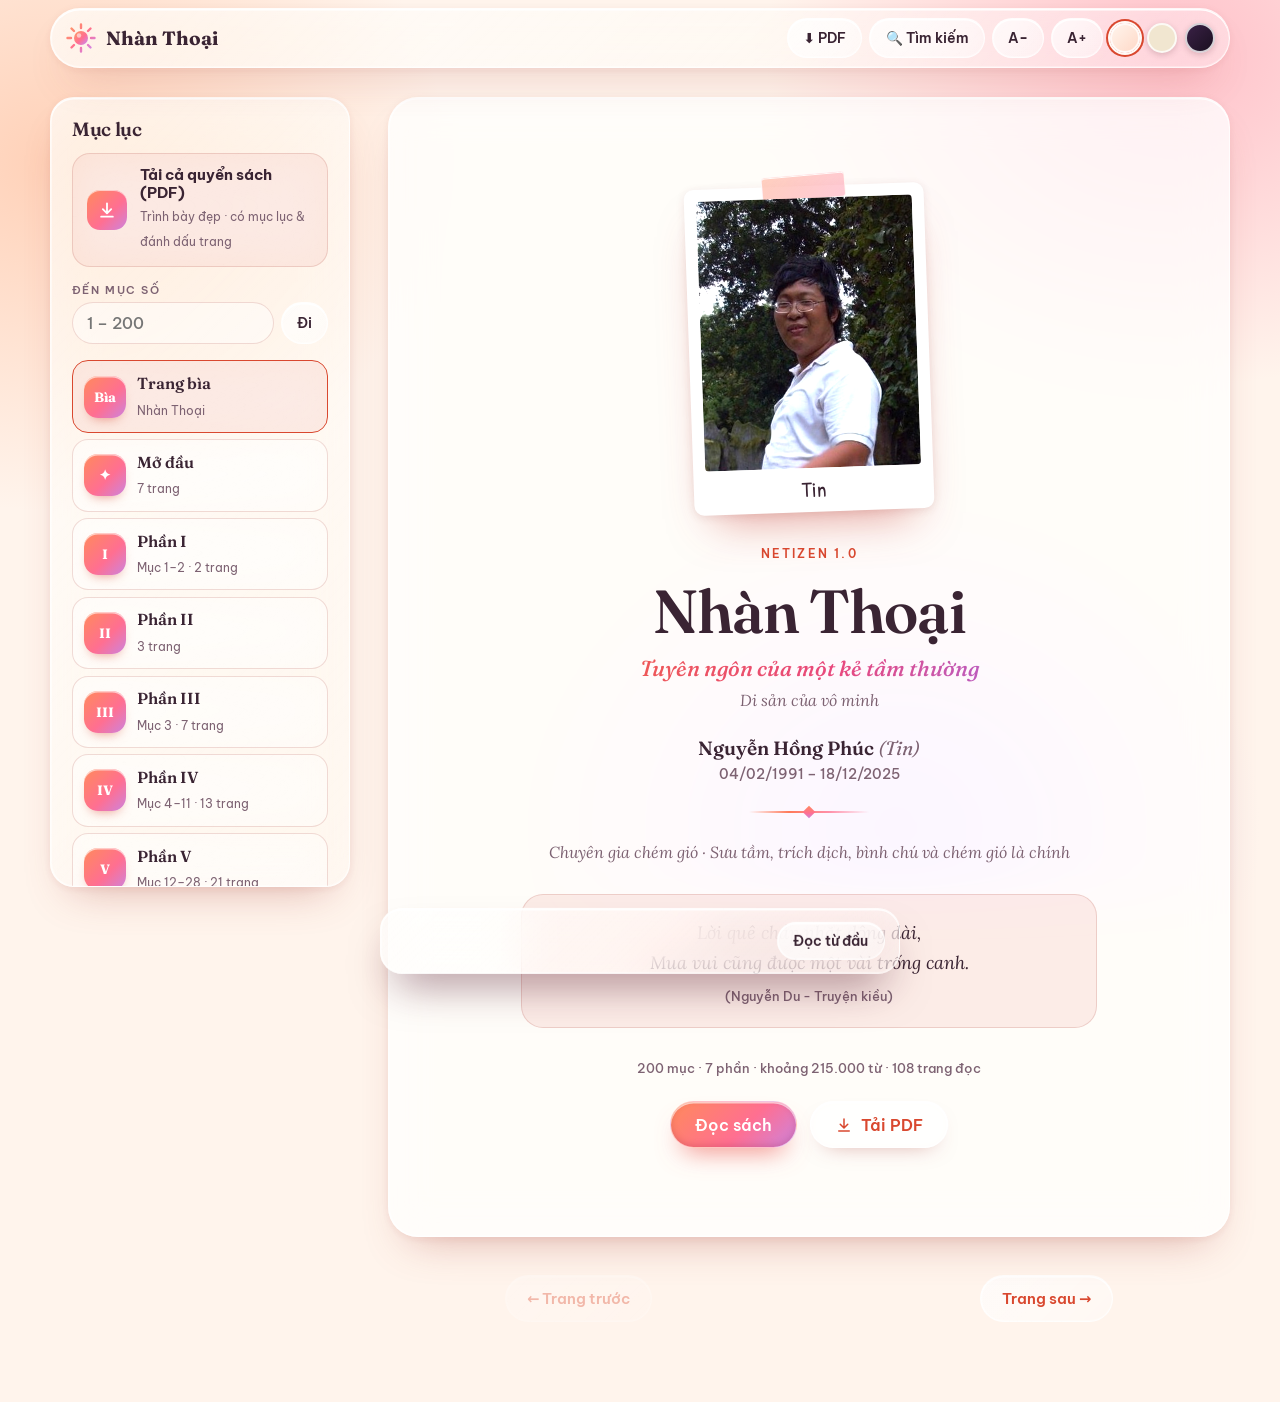
==== read.html @ 28a16137 "Nhàn Thoại — nhà của Tin: trang web lưu giữ quyển sách của Nguyễn Hồng Phúc Co-authored-by: Cursor <" ====
<!doctype html>
<html lang="vi">
<head>
  <meta charset="utf-8">
  <meta name="viewport" content="width=device-width, initial-scale=1, viewport-fit=cover">
  <meta name="theme-color" content="#fff1e8">
  <link rel="icon" href="favicon.svg" type="image/svg+xml">
  <link rel="apple-touch-icon" href="assets/icons/apple-touch-icon.png">
  <link rel="manifest" href="manifest.webmanifest">
  <title>Đọc — Nhàn Thoại</title>
  <link rel="preconnect" href="https://fonts.googleapis.com">
  <link rel="preconnect" href="https://fonts.gstatic.com" crossorigin>
  <link href="https://fonts.googleapis.com/css2?family=Be+Vietnam+Pro:wght@400;500;600;700&family=Fraunces:opsz,wght@9..144,500..700&family=Lora:ital,wght@0,400;0,500;1,400&family=Patrick+Hand&display=swap" rel="stylesheet">
  <link rel="stylesheet" href="styles.css?v=11">
</head>
<body class="reader" data-theme="light">
  <div class="progress" id="progress"></div>

  <header class="r-bar">
    <div class="r-bar-inner" style="width:min(1180px,94vw);margin:0 auto">
      <div style="display:flex;align-items:center;gap:.8rem;min-width:0">
        <button class="tool menu-btn" id="menuBtn" aria-label="Mục lục">☰ Mục lục</button>
        <a class="brand" href="index.html"><span class="brand-mark"></span><span class="brand-text">Nhàn Thoại</span></a>
      </div>
      <div class="r-tools">
        <a class="tool dl-tool" href="assets/Nhan-Thoai-Nguyen-Hong-Phuc.pdf" download="Nhan-Thoai-Nguyen-Hong-Phuc.pdf" aria-label="Tải sách PDF">⬇ PDF</a>
        <button class="tool" id="searchBtn" aria-label="Tìm kiếm">🔍 Tìm kiếm</button>
        <span class="sizes">
          <button class="tool" id="smaller" aria-label="Chữ nhỏ hơn">A−</button>
          <button class="tool" id="bigger" aria-label="Chữ lớn hơn">A+</button>
        </span>
        <button class="swatch" data-t="light" aria-label="Nền sáng" aria-pressed="true"></button>
        <button class="swatch" data-t="sepia" aria-label="Nền giấy" aria-pressed="false"></button>
        <button class="swatch" data-t="night" aria-label="Nền buổi tối" aria-pressed="false"></button>
      </div>
    </div>
  </header>

  <div class="r-layout">
    <aside class="toc" id="toc">
      <div class="toc-head"><h2>Mục lục</h2><button class="tool close-toc" id="closeToc" type="button">✕ Đóng</button></div>
      <div class="drawer-size" aria-label="Cỡ chữ">
        <span>Cỡ chữ</span>
        <button class="tool" id="smaller2" aria-label="Chữ nhỏ hơn">A−</button>
        <button class="tool" id="bigger2" aria-label="Chữ lớn hơn">A+</button>
      </div>
      <a class="dl-card" id="dlCard" href="assets/Nhan-Thoai-Nguyen-Hong-Phuc.pdf" download="Nhan-Thoai-Nguyen-Hong-Phuc.pdf">
        <span class="ico"><svg viewBox="0 0 24 24" aria-hidden="true"><path d="M12 4v11M7 11l5 5 5-5M5 20h14"/></svg></span>
        <span><b>Tải cả quyển sách (PDF)</b><small>Trình bày đẹp · có mục lục &amp; đánh dấu trang</small></span>
      </a>
      <form class="jump" id="jump">
        <label for="jumpN">Đến mục số</label>
        <div><input id="jumpN" type="number" inputmode="numeric" min="1" max="200" placeholder="1 – 200"><button class="tool" type="submit">Đi</button></div>
      </form>
      <div id="tocList"></div>
    </aside>

    <main>
      <article class="page" id="page"></article>
      <nav class="pager" id="pager">
        <button class="btn" id="prev">← Trang trước</button>
        <span class="pos" id="pos"></span>
        <button class="btn" id="next">Trang sau →</button>
      </nav>
    </main>
  </div>

  <!-- Search -->
  <div class="search" id="search" hidden>
    <div class="search-box" role="dialog" aria-label="Tìm kiếm">
      <input id="q" type="search" placeholder="Tìm trong cả quyển sách… (gõ không dấu cũng được)" autocomplete="off">
      <button class="tool" id="closeSearch">Đóng</button>
      <div class="search-meta" id="searchMeta"></div>
      <ol class="results" id="results"></ol>
    </div>
  </div>

  <div class="toast" id="toast" role="status" aria-live="polite"><span class="tx" id="toastTx"></span><button class="tool" id="toastBtn">Đọc từ đầu</button></div>

  <script src="reader.js?v=9"></script>
</body>
</html>
---- styles.css ----
/* ==========================================================
   Nhàn Thoại — styles
   Theme: "Liquid Glass" over a warm, happy sunrise backdrop.
   Family-oriented: peach, coral, rose, a little lilac & sky for hope.
   No yellow. Glass = translucent panels, soft blur, bright rim light.
   Works on iOS Safari / Android Chrome (prefixed backdrop-filter,
   solid fallbacks, no color-mix, no background-attachment:fixed).
   ========================================================== */

:root {
  --cream:     #fff6ef;
  --peach:     #ffe1d2;
  --coral:     #ff7a59;
  --coral-deep:#d9482f;
  --rose:      #ff8fa8;
  --plum:      #3a2433;
  --lilac:     #c9b8ff;
  --sky:       #9fd6f5;
  --mint:      #a8e8d3;

  --ink:       #3a2433;
  --ink-soft:  #7a5f6e;
  --accent:    #d9482f;

  --grad:      linear-gradient(135deg, #ff8a5c 0%, #ff6f91 58%, #b78cff 118%);
  --grad-text: linear-gradient(100deg, #f2603f, #e8497e 55%, #9a6cf0);

  --font-display: "Fraunces", "Lora", Georgia, serif;
  --font-read:    "Lora", Georgia, serif;
  --font-ui:      "Be Vietnam Pro", system-ui, -apple-system, "Segoe UI", Roboto, sans-serif;
  --font-hand:    "Patrick Hand", "Be Vietnam Pro", cursive;

  --radius: 24px;

  /* glass recipe (kept in variables so the reader themes can re-tint it) */
  --glass-bg:     linear-gradient(135deg, rgba(255, 255, 255, .62), rgba(255, 255, 255, .26));
  --glass-solid:  rgba(255, 250, 246, .92);               /* fallback when blur is unsupported */
  --glass-border: rgba(255, 255, 255, .72);
  --glass-rim:    inset 0 1.5px 0 rgba(255, 255, 255, .95), inset 0 -1px 0 rgba(255, 255, 255, .3), inset 1px 0 0 rgba(255, 255, 255, .5);
  --glass-drop:   0 22px 44px -22px rgba(170, 70, 60, .42), 0 2px 8px rgba(170, 70, 60, .08);
  --glass-blur:   blur(22px) saturate(175%);
}

*, *::before, *::after { box-sizing: border-box; }
html { scroll-behavior: smooth; -webkit-text-size-adjust: 100%; text-size-adjust: 100%; }
body {
  margin: 0; min-height: 100vh; color: var(--ink); background: var(--cream);
  font-family: var(--font-ui); line-height: 1.6; -webkit-font-smoothing: antialiased; -webkit-tap-highlight-color: transparent;
}
img, svg { max-width: 100%; display: block; }
a { color: inherit; }
button { font-family: inherit; }
.container { width: min(1120px, 92vw); margin-inline: auto; }

/* ---------- the warm backdrop that the glass floats on ---------- */
body::before {
  content: ""; position: fixed; left: 0; top: 0; width: 100%; height: 100%; z-index: -1; pointer-events: none;
  background:
    radial-gradient(52vmax 42vmax at 92% 6%,  rgba(255, 143, 168, .55), transparent 62%),
    radial-gradient(50vmax 44vmax at 4% 18%,  rgba(255, 166, 120, .5),  transparent 62%),
    radial-gradient(46vmax 40vmax at 70% 92%, rgba(201, 184, 255, .5),  transparent 62%),
    radial-gradient(40vmax 36vmax at 12% 90%, rgba(159, 214, 245, .45), transparent 62%),
    linear-gradient(180deg, #fff7f1, #ffeee4 55%, #ffe9ee);
}

h1, h2, h3 { font-family: var(--font-display); font-weight: 600; line-height: 1.12; margin: 0; letter-spacing: -.015em; }
h2 { font-size: clamp(1.9rem, 4vw, 2.8rem); }
.lead { font-family: var(--font-read); font-size: 1.12rem; color: var(--ink-soft); }
.grad { background: var(--grad-text); -webkit-background-clip: text; background-clip: text; color: transparent; -webkit-text-fill-color: transparent; }
.eyebrow { font-family: var(--font-ui); font-size: .76rem; letter-spacing: .18em; text-transform: uppercase; color: var(--accent); font-weight: 600; margin: 0 0 .9rem; }

/* ---------- liquid glass ---------- */
.glass, .nav-inner, .float-chip, .chip, .step, .verse, .toc, .page, .r-bar-inner, .tool, .search-box, .dl-card, .resume, .toast, .toc-sec, .toc-cover {
  -webkit-backdrop-filter: var(--glass-blur); backdrop-filter: var(--glass-blur);
}
@supports not ((backdrop-filter: blur(1px)) or (-webkit-backdrop-filter: blur(1px))) {
  .glass, .nav-inner, .float-chip, .chip, .step, .verse, .toc, .page, .r-bar-inner, .tool, .search-box, .dl-card, .resume, .toast, .toc-sec, .toc-cover { background: var(--glass-solid) !important; }
}
.glass { background: var(--glass-bg); border: 1px solid var(--glass-border); box-shadow: var(--glass-rim), var(--glass-drop); border-radius: var(--radius); position: relative; }
.glass::before {   /* specular sheen, like light catching the edge of the glass */
  content: ""; position: absolute; inset: 0; border-radius: inherit; pointer-events: none;
  background: linear-gradient(125deg, rgba(255, 255, 255, .55) 0%, rgba(255, 255, 255, 0) 38%);
  mix-blend-mode: soft-light;
}

/* ---------- Buttons ---------- */
.btn {
  display: inline-flex; align-items: center; justify-content: center; gap: .55rem; min-height: 46px; padding: .78rem 1.5rem; border-radius: 999px;
  font: 600 .98rem var(--font-ui); text-decoration: none; border: 1px solid transparent; cursor: pointer;
  transition: transform .2s ease, box-shadow .2s ease, background .2s ease;
}
.btn:hover { transform: translateY(-2px); }
.btn:active { transform: scale(.98); }
.btn-primary {
  background: var(--grad); color: #fff; border-color: rgba(255, 255, 255, .55);
  box-shadow: inset 0 1.5px 0 rgba(255, 255, 255, .6), inset 0 -2px 6px rgba(160, 40, 60, .25), 0 14px 26px -12px rgba(235, 90, 80, .75);
}
.btn-primary:hover { box-shadow: inset 0 1.5px 0 rgba(255, 255, 255, .65), inset 0 -2px 6px rgba(160, 40, 60, .25), 0 18px 30px -12px rgba(235, 90, 80, .85); }
.btn-ghost, .btn-light {
  color: var(--coral-deep); background: rgba(255, 255, 255, .42); border-color: rgba(255, 255, 255, .8);
  -webkit-backdrop-filter: blur(14px) saturate(160%); backdrop-filter: blur(14px) saturate(160%);
  box-shadow: inset 0 1.5px 0 rgba(255, 255, 255, .9), 0 10px 22px -14px rgba(170, 70, 60, .5);
}
.btn-ghost:hover, .btn-light:hover { background: rgba(255, 255, 255, .66); }
.btn svg { width: 18px; height: 18px; fill: none; stroke: currentColor; stroke-width: 2; stroke-linecap: round; stroke-linejoin: round; }

/* ---------- Brand mark (the sun) ---------- */
.brand { font-family: var(--font-display); font-weight: 700; font-size: 1.2rem; text-decoration: none; display: flex; align-items: center; gap: .55rem; }
.brand-mark {
  width: 32px; height: 32px; flex: none; display: block; transition: transform .8s ease;
  background: url("favicon.svg") center / contain no-repeat;
}
.brand:hover .brand-mark { transform: rotate(45deg); }

/* ---------- Nav (a floating glass pill) ---------- */
.nav { position: sticky; top: 0; z-index: 20; padding: max(10px, env(safe-area-inset-top)) 0 0; }
.nav-inner {
  display: flex; align-items: center; justify-content: space-between; height: 62px; padding: 0 1.1rem 0 1.3rem; border-radius: 999px;
  background: var(--glass-bg); border: 1px solid var(--glass-border); box-shadow: var(--glass-rim), var(--glass-drop);
}
.nav-links { display: flex; gap: 1.6rem; align-items: center; }
.nav-links a { text-decoration: none; font-size: .93rem; font-weight: 500; color: var(--ink-soft); padding: .3rem 0; }
.nav-links a:hover { color: var(--coral-deep); }
.brand, .nav-links a { white-space: nowrap; }
.brand { margin-right: .6rem; }
@media (max-width: 400px) { .nav-links a:nth-child(n+3) { display: none; } }
@media (max-width: 720px) { .nav-links { gap: .9rem; } .nav-links a { font-size: .8rem; } .brand { font-size: 1.05rem; } .nav-inner { padding: 0 .9rem; } }
@media (max-width: 460px) {
  .nav-links { gap: .65rem; } .nav-links a { font-size: .76rem; } .nav-links a:nth-child(n+4) { display: none; }
  .brand { font-size: .98rem; gap: .4rem; } .brand-mark { width: 26px; height: 26px; } .nav-inner { padding: 0 .75rem; height: 56px; }
}

/* ---------- Sections ---------- */
section { padding: clamp(3.6rem, 8vw, 6rem) 0; }
.section-head { max-width: 42rem; margin-bottom: 3rem; }
.section-head.center { margin-inline: auto; text-align: center; }
.section-head .lead { margin: 1rem 0 0; }

/* ---------- Hero ---------- */
.hero { position: relative; overflow: hidden; padding: clamp(2.6rem, 7vw, 5.5rem) 0 clamp(3.4rem, 8vw, 6rem); }
.hero-grid { position: relative; display: grid; grid-template-columns: 1.1fr .9fr; gap: 4rem; align-items: center; }
.hero h1 { font-size: clamp(2.3rem, 5.2vw, 4rem); font-weight: 700; margin-bottom: 1.3rem; }
.hero .lead { max-width: 34rem; margin: 0 0 1.5rem; }
.hero-name { font-size: .86rem; color: var(--ink-soft); margin: 0 0 1.8rem; }
.hero-name b { color: var(--coral-deep); font-weight: 600; }
.hero-cta { display: flex; gap: .9rem; flex-wrap: wrap; align-items: center; }
@media (max-width: 860px) { .hero-grid { grid-template-columns: 1fr; gap: 3rem; } .hero-visual { order: -1; } }

/* "continue reading" card — appears only if this reader already started */
.resume { display: none; margin: 1.6rem 0 0; padding: .9rem 1.1rem; border-radius: 20px; align-items: center; gap: .9rem; max-width: 30rem;
  background: var(--glass-bg); border: 1px solid var(--glass-border); box-shadow: var(--glass-rim), var(--glass-drop); }
.resume.show { display: flex; }
.resume .ico { flex: none; width: 42px; height: 42px; border-radius: 14px; display: grid; place-items: center; color: #fff; background: var(--grad); box-shadow: inset 0 1px 0 rgba(255,255,255,.6); }
.resume .ico svg { width: 20px; height: 20px; fill: none; stroke: currentColor; stroke-width: 2.2; stroke-linecap: round; stroke-linejoin: round; }
.resume .tx { min-width: 0; flex: 1; line-height: 1.35; }
.resume .tx b { display: block; font-size: .95rem; }
.resume .tx small { color: var(--ink-soft); font-size: .8rem; }
.resume .btn { min-height: 40px; padding: .5rem 1.1rem; font-size: .9rem; }
@media (max-width: 480px) { .resume { flex-wrap: wrap; } .resume .btn { width: 100%; } }

/* portrait + a rising sun behind it + floating interests */
.hero-visual { position: relative; width: min(380px, 84%); margin-inline: auto; aspect-ratio: 1 / 1.08; }
.sun {
  position: absolute; z-index: 0; width: 128%; aspect-ratio: 1; left: 50%; top: 46%; transform: translate(-50%, -50%); pointer-events: none;
  background: radial-gradient(circle, rgba(255, 140, 100, .55) 0 28%, rgba(255, 170, 130, .28) 42%, transparent 66%);
}
.sun svg { position: absolute; inset: 0; width: 100%; height: 100%; animation: spin 140s linear infinite; }
.sun svg line { stroke: rgba(255, 122, 89, .5); stroke-width: 1.6; stroke-linecap: round; }
@keyframes spin { to { transform: rotate(360deg); } }
.portrait-frame {   /* polaroid, a little crooked and happy */
  position: relative; z-index: 1; width: 100%; height: 100%; padding: 14px 14px 52px; background: #fff; border-radius: 10px;
  transform: rotate(-2.5deg); box-shadow: 0 30px 56px -24px rgba(200, 70, 60, .55), 0 2px 8px rgba(120, 50, 50, .12);
  transition: transform .35s ease;
}
.portrait-frame:hover { transform: rotate(0) scale(1.02); }
.portrait-frame img { width: 100%; height: 100%; object-fit: cover; object-position: 50% 28%; border-radius: 4px; filter: brightness(1.14) saturate(1.1); }
.portrait-frame::before, .polaroid::before {   /* tape = a strip of glass */
  content: ""; position: absolute; top: -13px; left: 50%; width: 92px; height: 28px; transform: translateX(-50%) rotate(-3deg); z-index: 2;
  background: linear-gradient(135deg, rgba(255, 190, 170, .7), rgba(255, 150, 175, .5)); border: 1px solid rgba(255, 255, 255, .8);
  box-shadow: inset 0 1px 0 rgba(255, 255, 255, .9), 0 3px 8px rgba(150, 60, 60, .18); border-radius: 4px;
  -webkit-backdrop-filter: blur(4px); backdrop-filter: blur(4px);
}
.portrait-frame::after { content: "Tin"; position: absolute; left: 0; right: 0; bottom: 12px; text-align: center; font: 1.5rem var(--font-hand); color: var(--ink); }
.float-chip {
  position: absolute; z-index: 2; display: inline-flex; align-items: center; gap: .5rem; padding: .5rem 1rem; border-radius: 999px;
  background: linear-gradient(135deg, rgba(255, 255, 255, .9), rgba(255, 255, 255, .68)); border: 1px solid var(--glass-border); box-shadow: var(--glass-rim), 0 12px 24px -12px rgba(170, 70, 60, .5);
  font: 600 .8rem var(--font-ui); color: var(--ink); animation: bob 6s ease-in-out infinite;
}
.float-chip::before { content: ""; width: 9px; height: 9px; border-radius: 50%; background: var(--c, var(--coral)); box-shadow: 0 0 10px var(--c, var(--coral)); }
.float-chip.f1 { top: 4%; left: -12%; --c: var(--coral); }
.float-chip.f2 { top: 24%; right: -14%; --c: #9a6cf0; animation-delay: .8s; }
.float-chip.f3 { bottom: 24%; left: -16%; --c: #3cb7a0; animation-delay: 1.6s; }
.float-chip.f4 { bottom: 6%; right: -8%; --c: var(--rose); animation-delay: 2.4s; }
@keyframes bob { 0%, 100% { transform: translateY(0); } 50% { transform: translateY(-8px); } }
@media (max-width: 520px) { .float-chip.f1, .float-chip.f3 { left: -4%; } .float-chip.f2, .float-chip.f4 { right: -4%; } }

/* ---------- Album (polaroids) ---------- */
.polaroids { display: flex; flex-wrap: wrap; justify-content: center; gap: 2.6rem 2.2rem; padding-top: .8rem; }
.polaroid {
  position: relative; margin: 0; width: min(250px, 78vw); background: #fff; padding: 12px 12px 8px; border-radius: 8px;
  box-shadow: 0 18px 32px -14px rgba(190, 70, 60, .5), 0 2px 6px rgba(80, 30, 40, .1);
  transform: rotate(var(--tilt, 0deg)); transition: transform .3s ease, box-shadow .3s ease;
}
.polaroid:nth-child(2n)::before { background: linear-gradient(135deg, rgba(201, 184, 255, .75), rgba(255, 160, 190, .5)); transform: translateX(-50%) rotate(4deg); }
.polaroid:nth-child(3n)::before { background: linear-gradient(135deg, rgba(159, 214, 245, .8), rgba(168, 232, 211, .6)); }
.polaroid:hover { transform: rotate(0) translateY(-6px) scale(1.03); box-shadow: 0 26px 42px -16px rgba(190, 70, 60, .55); z-index: 2; }
.polaroid img { width: 100%; aspect-ratio: 4 / 5; object-fit: cover; border-radius: 4px; filter: brightness(1.06) saturate(1.08); }
.polaroid figcaption { font: 1.4rem var(--font-hand); text-align: center; padding: .7rem 0 .5rem; color: var(--ink); }
.album .section-head { margin-bottom: 3.4rem; }

/* ---------- The book (golden-hour dusk panel) ---------- */
.book-panel {
  position: relative; overflow: hidden; border-radius: 36px; padding: clamp(2rem, 6vw, 4.2rem); color: #fff4ee;
  background:
    radial-gradient(480px 320px at 88% 8%, rgba(255, 160, 120, .55), transparent 70%),
    radial-gradient(420px 300px at 6% 100%, rgba(183, 140, 255, .4), transparent 70%),
    linear-gradient(150deg, #4b2a4a 0%, #8a3d64 52%, #e0605a 118%);
  box-shadow: 0 40px 70px -34px rgba(120, 40, 60, .7), inset 0 1.5px 0 rgba(255, 255, 255, .35);
}
.book-panel::before {   /* star dust */
  content: ""; position: absolute; inset: 0; pointer-events: none; opacity: .65;
  background:
    radial-gradient(circle, rgba(255, 255, 255, .85) 0 1px, transparent 1.5px) 0 0 / 120px 120px,
    radial-gradient(circle, rgba(255, 215, 200, .7) 0 1px, transparent 1.5px) 40px 70px / 170px 170px;
}
.book-panel .eyebrow { color: #ffc9b5; }
.book-panel h2 { color: #fff; }
.book-panel .lead { color: #f6d9d4; margin: 1rem 0 0; }
.book-row { position: relative; display: grid; grid-template-columns: .8fr 1.2fr; gap: 3.4rem; align-items: center; }
@media (max-width: 860px) { .book-row { grid-template-columns: 1fr; gap: 2.4rem; } .book-wrap { justify-self: center; } }

.book {
  position: relative; width: min(260px, 66vw); aspect-ratio: 2 / 3; padding: 1.8rem 1.5rem; display: flex; flex-direction: column; justify-content: flex-end;
  border-radius: 6px 18px 18px 6px; color: #fff; overflow: hidden;
  background:
    url("data:image/svg+xml,%3Csvg xmlns='http://www.w3.org/2000/svg' viewBox='0 0 200 300'%3E%3Cg stroke='%23ffffff' stroke-opacity='.55' stroke-width='2.2' stroke-linecap='round'%3E%3Cpath d='M100 24v14M100 152v14M34 95h14M152 95h14M53 48l10 10M147 142l-10-10M147 48l-10 10M53 142l10-10'/%3E%3C/g%3E%3Ccircle cx='100' cy='95' r='30' fill='%23ffffff' fill-opacity='.9'/%3E%3Ccircle cx='100' cy='95' r='30' fill='none' stroke='%23ffffff' stroke-opacity='.4' stroke-width='6'/%3E%3C/svg%3E") center 8% / 100% auto no-repeat,
    linear-gradient(165deg, #ff9a6a 0%, #ff6f91 55%, #8a4bd8 118%);
  box-shadow: -16px 22px 40px -14px rgba(60, 10, 40, .6), inset 6px 0 0 rgba(0, 0, 0, .14), inset 0 1.5px 0 rgba(255, 255, 255, .6);
  transform: rotate(-3deg); transition: transform .4s ease;
}
.book::after {   /* glass sheen across the cover */
  content: ""; position: absolute; inset: 0; pointer-events: none; background: linear-gradient(120deg, rgba(255, 255, 255, .38) 0%, rgba(255, 255, 255, 0) 42%);
}
.book:hover { transform: rotate(0) translateY(-6px); }
.book small { font: 600 .62rem var(--font-ui); letter-spacing: .2em; text-transform: uppercase; color: #ffe6dc; position: relative; }
.book h3 { font-size: 2.2rem; margin: .5rem 0 .3rem; color: #fff; position: relative; }
.book .sub { display: block; font: italic 400 .9rem/1.35 var(--font-display); color: #fff1ea; margin-bottom: .9rem; position: relative; }
.book .author { font: 600 .74rem var(--font-ui); letter-spacing: .14em; opacity: .95; position: relative; }

.verse {
  margin: 1.8rem 0 1.8rem; padding: 1.2rem 1.5rem; border-radius: 20px; background: rgba(255, 255, 255, .14);
  border: 1px solid rgba(255, 255, 255, .34); box-shadow: inset 0 1.5px 0 rgba(255, 255, 255, .45);
  font: italic 400 1.2rem/1.65 var(--font-read); color: #fff;
}
.verse cite { display: block; margin-top: .7rem; font: 500 .76rem var(--font-ui); color: #ffd7cb; font-style: normal; }
.book-panel .btn-light { color: #fff; background: rgba(255, 255, 255, .16); border-color: rgba(255, 255, 255, .5); box-shadow: inset 0 1.5px 0 rgba(255, 255, 255, .5); }
.book-panel .btn-light:hover { background: rgba(255, 255, 255, .28); }

/* ---------- Explore ---------- */
.explore-group + .explore-group { margin-top: 3.2rem; }
.explore h3 { font-size: 1.3rem; text-align: center; margin-bottom: .2rem; }
.explore .hint { text-align: center; font: 1.15rem var(--font-hand); color: var(--ink-soft); margin: 0 0 1.5rem; }
.chips { display: flex; flex-wrap: wrap; justify-content: center; align-items: center; gap: .7rem; max-width: 880px; margin-inline: auto; }
.chip {
  display: inline-flex; align-items: baseline; gap: .5rem; text-decoration: none; padding: .5rem 1.05rem; border-radius: 999px; min-height: 40px;
  background: var(--glass-bg); border: 1px solid var(--glass-border); box-shadow: var(--glass-rim), 0 10px 20px -14px rgba(170, 70, 60, .55);
  color: var(--ink); font-weight: 500; transition: transform .2s ease, box-shadow .2s ease, background .2s ease;
}
.chip i { font: 500 .7rem var(--font-ui); font-style: normal; color: var(--ink-soft); }
.chip:hover { transform: translateY(-3px); background: rgba(255, 255, 255, .8); box-shadow: var(--glass-rim), 0 16px 26px -14px rgba(217, 72, 47, .6); }
.chip.people { font-size: .95rem; align-items: center; }
.chip.people::before { content: ""; width: 8px; height: 8px; border-radius: 50%; background: var(--c, var(--coral)); }

/* ---------- The road ahead (sunrise) ---------- */
.ahead-panel {
  position: relative; overflow: hidden; border-radius: 36px; padding: clamp(2rem, 6vw, 4.2rem);
  background:
    radial-gradient(560px 340px at 90% 0%, rgba(159, 214, 245, .7), transparent 70%),
    radial-gradient(520px 340px at 0% 100%, rgba(201, 184, 255, .6), transparent 70%),
    linear-gradient(140deg, #f2663f 0%, #e2406f 55%, #9158dc 115%);
  box-shadow: 0 40px 70px -34px rgba(210, 80, 90, .65), inset 0 1.5px 0 rgba(255, 255, 255, .5);
}
.ahead-panel .section-head { margin-bottom: 2.4rem; }
.ahead .eyebrow { color: #fff; opacity: .9; }
.ahead h2 { color: #fff; text-shadow: 0 2px 18px rgba(150, 40, 70, .25); }
.ahead .lead { color: #fff; }
.steps { position: relative; display: grid; grid-template-columns: repeat(3, 1fr); gap: 1.3rem; }
.step {
  padding: 1.8rem 1.6rem; border-radius: var(--radius); background: rgba(255, 255, 255, .22); border: 1px solid rgba(255, 255, 255, .55);
  box-shadow: inset 0 1.5px 0 rgba(255, 255, 255, .7), 0 20px 36px -22px rgba(120, 30, 60, .55); color: #fff; transition: transform .25s ease, background .25s ease;
}
.step:hover { transform: translateY(-5px); background: rgba(255, 255, 255, .32); }
.step svg { width: 40px; height: 40px; margin-bottom: 1.1rem; stroke: #fff; fill: none; stroke-width: 1.6; stroke-linecap: round; stroke-linejoin: round; }
.step .n { font: 600 .74rem var(--font-ui); letter-spacing: .16em; color: #fff; opacity: .85; }
.step h3 { font-size: 1.4rem; margin: .3rem 0 .6rem; }
.step p { margin: 0; font-family: var(--font-read); color: #fff7f4; }
@media (max-width: 860px) { .steps { grid-template-columns: 1fr; } }

/* ---------- Footer ---------- */
.footer { padding: 1rem 0 calc(2.4rem + env(safe-area-inset-bottom)); text-align: center; color: var(--ink-soft); font-size: .9rem; }
.footer .brand { justify-content: center; margin-bottom: .5rem; color: var(--ink); }
.footer p { margin: 0; }

/* ---------- Reveal ---------- */
.reveal { opacity: 0; transform: translateY(24px); transition: opacity .8s ease, transform .8s ease; }
.reveal.in { opacity: 1; transform: none; }
.polaroid.reveal { transform: translateY(24px) rotate(var(--tilt, 0deg)); }
.polaroid.reveal.in { transform: rotate(var(--tilt, 0deg)); }
.polaroid.reveal.in:hover { transform: rotate(0) translateY(-6px) scale(1.03); }
@media (prefers-reduced-motion: reduce) {
  .reveal { opacity: 1; transform: none; transition: none; }
  .sun svg, .float-chip { animation: none; }
  html { scroll-behavior: auto; }
}

/* ==========================================================
   READER
   ========================================================== */
body.reader {
  --r-bg: #fff4ec; --r-text: #3a2433; --r-muted: #7d6272; --r-accent: #d9482f; --r-size: 1.2rem;
  --r-paper: rgba(255, 255, 255, .78); --r-solid: #fffaf6; --r-line: rgba(190, 110, 100, .24);
  --r-tint: rgba(217, 72, 47, .09); --r-tint2: rgba(217, 72, 47, .16);
  --glass-bg: linear-gradient(135deg, rgba(255, 255, 255, .7), rgba(255, 255, 255, .36));
  background: var(--r-bg); color: var(--r-text); transition: background .3s ease, color .3s ease;
}
body.reader[data-theme="sepia"] {
  --r-bg: #f1e6d0; --r-text: #43362a; --r-muted: #7a6a55; --r-accent: #9a4b1f; --r-paper: rgba(250, 242, 224, .84); --r-solid: #f8efdc; --r-line: rgba(160, 120, 70, .28);
  --r-tint: rgba(154, 75, 31, .1); --r-tint2: rgba(154, 75, 31, .18); --glass-bg: linear-gradient(135deg, rgba(252, 246, 232, .75), rgba(250, 240, 220, .45));
  --glass-border: rgba(255, 250, 235, .7); --glass-drop: 0 22px 44px -22px rgba(120, 80, 30, .4);
}
body.reader[data-theme="night"] {
  --r-bg: #1a1020; --r-text: #f6e9f0; --r-muted: #c7a8bb; --r-accent: #ff9a85; --r-paper: rgba(54, 32, 64, .66); --r-solid: #2a1a32; --r-line: rgba(255, 190, 215, .18);
  --r-tint: rgba(255, 154, 133, .12); --r-tint2: rgba(255, 154, 133, .2);
  --glass-bg: linear-gradient(135deg, rgba(90, 56, 104, .55), rgba(54, 32, 64, .4)); --glass-solid: rgba(42, 26, 50, .95); --glass-border: rgba(255, 200, 225, .22);
  --glass-rim: inset 0 1.5px 0 rgba(255, 220, 235, .28), inset 0 -1px 0 rgba(255, 220, 235, .06); --glass-drop: 0 22px 44px -22px rgba(0, 0, 0, .7);
}
body.reader::before { background:
  radial-gradient(52vmax 42vmax at 92% 6%,  var(--m1, rgba(255, 143, 168, .5)), transparent 62%),
  radial-gradient(50vmax 44vmax at 4% 18%,  var(--m2, rgba(255, 166, 120, .45)), transparent 62%),
  radial-gradient(46vmax 40vmax at 70% 92%, var(--m3, rgba(201, 184, 255, .45)), transparent 62%),
  linear-gradient(180deg, var(--r-bg), var(--r-bg)); }
body.reader[data-theme="sepia"] { --m1: rgba(214, 160, 110, .35); --m2: rgba(230, 190, 140, .3); --m3: rgba(200, 150, 120, .25); }
body.reader[data-theme="night"] { --m1: rgba(214, 90, 140, .35); --m2: rgba(255, 130, 100, .22); --m3: rgba(120, 90, 220, .35); }

.progress { position: fixed; top: 0; left: 0; height: 4px; width: 0; background: var(--grad); z-index: 50; border-radius: 0 4px 4px 0; }

.r-bar { position: sticky; top: 0; z-index: 30; padding: max(8px, env(safe-area-inset-top)) 0 0; }
.r-bar-inner {
  display: flex; align-items: center; justify-content: space-between; height: 60px; gap: 1rem; padding: 0 .9rem; border-radius: 999px;
  background: var(--glass-bg); border: 1px solid var(--glass-border); box-shadow: var(--glass-rim), var(--glass-drop);
}
body.reader .brand { color: var(--r-text); min-width: 0; }
.brand-text { white-space: nowrap; overflow: hidden; text-overflow: ellipsis; max-width: 42vw; }
.r-tools { display: flex; align-items: center; gap: .45rem; }
.tool {
  white-space: nowrap; border: 1px solid var(--glass-border); background: var(--glass-bg); color: var(--r-text); border-radius: 999px; min-height: 40px;
  padding: .4rem .95rem; font: 600 .86rem var(--font-ui); cursor: pointer; transition: border-color .2s, background .2s; box-shadow: var(--glass-rim);
  text-decoration: none; display: inline-flex; align-items: center; gap: .4rem;
}
.tool:hover { border-color: var(--r-accent); }
.swatch { width: 30px; height: 30px; padding: 0; border-radius: 50%; border: 2px solid rgba(255, 255, 255, .8); cursor: pointer; box-shadow: 0 2px 6px rgba(80, 30, 40, .2); }
.swatch[aria-pressed="true"] { box-shadow: 0 0 0 2px var(--r-solid), 0 0 0 4px var(--r-accent); }
.swatch[data-t="light"] { background: linear-gradient(135deg, #fff4ec, #ffd9c8); }
.swatch[data-t="sepia"] { background: #f1e6d0; }
.swatch[data-t="night"] { background: linear-gradient(135deg, #3a2146, #1a1020); }
.sizes { display: flex; gap: .4rem; }
.menu-btn { display: none; }

.r-layout { display: grid; grid-template-columns: 300px minmax(0, 1fr); gap: 2.4rem; width: min(1180px, 94vw); margin: 0 auto; padding: 1.8rem 0 5rem; }

/* contents */
.toc {
  position: sticky; top: 84px; align-self: start; max-height: calc(100vh - 110px); overflow: auto; -webkit-overflow-scrolling: touch;
  background: var(--glass-bg); border: 1px solid var(--glass-border); border-radius: var(--radius); padding: 1.3rem;
  box-shadow: var(--glass-rim), var(--glass-drop);
}
.toc-head { display: flex; align-items: center; justify-content: space-between; margin-bottom: .8rem; }
.toc h2 { font-size: 1.2rem; margin: 0; }
.close-toc { display: none; }
.jump { margin-bottom: 1rem; }
.jump label { display: block; font: 600 .7rem var(--font-ui); letter-spacing: .14em; text-transform: uppercase; color: var(--r-muted); margin-bottom: .35rem; }
.jump div { display: flex; gap: .4rem; }
.jump input { flex: 1; min-width: 0; min-height: 42px; padding: .5rem .9rem; border-radius: 999px; border: 1px solid var(--r-line); background: rgba(255, 255, 255, .45); color: var(--r-text); font: 500 16px var(--font-ui); }
body.reader[data-theme="night"] .jump input { background: rgba(255, 255, 255, .08); }
.jump input:focus { outline: 2px solid var(--r-accent); outline-offset: 1px; }

.drawer-size { display: none; align-items: center; gap: .5rem; margin-bottom: 1rem; font: 600 .8rem var(--font-ui); color: var(--r-muted); }
.drawer-size span { flex: 1; letter-spacing: .1em; text-transform: uppercase; font-size: .7rem; }
.drawer-size .tool { min-width: 52px; justify-content: center; }
.dl-card {
  display: flex; align-items: center; gap: .8rem; padding: .75rem .9rem; margin-bottom: 1rem; border-radius: 18px; text-decoration: none; color: var(--r-text);
  background: var(--r-tint); border: 1px solid var(--r-line); transition: transform .2s ease, border-color .2s ease;
}
.dl-card:hover { transform: translateY(-2px); border-color: var(--r-accent); }
.dl-card .ico { flex: none; width: 40px; height: 40px; border-radius: 13px; display: grid; place-items: center; background: var(--grad); color: #fff; box-shadow: inset 0 1px 0 rgba(255, 255, 255, .6); }
.dl-card .ico svg { width: 20px; height: 20px; fill: none; stroke: currentColor; stroke-width: 2.2; stroke-linecap: round; stroke-linejoin: round; }
.dl-card b { display: block; font-size: .92rem; line-height: 1.25; }
.dl-card small { color: var(--r-muted); font-size: .76rem; }

#tocList { display: grid; gap: .4rem; }
.toc-sec, .toc-cover { border: 1px solid var(--r-line); border-radius: 16px; background: rgba(255, 255, 255, .28); }
body.reader[data-theme="night"] .toc-sec, body.reader[data-theme="night"] .toc-cover { background: rgba(255, 255, 255, .05); }
.toc-sec summary { list-style: none; cursor: pointer; display: flex; align-items: center; gap: .7rem; padding: .6rem .7rem; }
.toc-sec summary::-webkit-details-marker { display: none; }
.toc-sec summary b, .toc-cover b { display: block; font-family: var(--font-display); font-weight: 600; font-size: 1rem; }
.toc-sec summary small, .toc-cover small { color: var(--r-muted); font-size: .78rem; }
.thumb-ph {
  width: 42px; height: 42px; border-radius: 14px; flex: none; display: grid; place-items: center; color: #fff;
  background: var(--grad); box-shadow: inset 0 1.5px 0 rgba(255, 255, 255, .6), 0 6px 12px -6px rgba(217, 72, 47, .6); font: 700 .85rem var(--font-display);
}
.toc-cover { display: flex; align-items: center; gap: .7rem; width: 100%; padding: .6rem .7rem; text-align: left; cursor: pointer; font: inherit; color: inherit; }
.toc-cover:hover { border-color: var(--r-accent); }
.toc-cover.on { background: var(--r-tint); border-color: var(--r-accent); }
.toc-sec[open] summary { border-bottom: 1px solid var(--r-line); }
.toc-link { display: flex; gap: .65rem; align-items: baseline; width: 100%; text-align: left; background: transparent; border: 0; cursor: pointer; padding: .5rem .8rem; color: var(--r-text); border-radius: 12px; font-family: var(--font-ui); }
.toc-link .no { flex: none; min-width: 2.1rem; text-align: right; font: 600 .78rem var(--font-ui); font-variant-numeric: tabular-nums; color: var(--r-accent); }
.toc-link .tx { min-width: 0; }
.toc-link .t { display: block; font-weight: 500; font-size: .9rem; line-height: 1.4; }
.toc-link .pv { display: block; font: 400 .82rem/1.35 var(--font-read); color: var(--r-muted); margin-top: .1rem; }
.toc-link:hover { background: var(--r-tint); }
.toc-link.on { background: var(--r-tint2); }
.toc-link.on .t { color: var(--r-accent); }

/* page */
.page {
  background: var(--r-paper); border: 1px solid var(--glass-border); border-radius: 30px; box-shadow: var(--glass-rim), var(--glass-drop);
  padding: clamp(2rem, 6vw, 4.5rem) clamp(1.3rem, 7vw, 5.5rem);
}
.ornament { margin: 1.6rem auto 0; width: 120px; height: 2px; background: linear-gradient(90deg, transparent, var(--coral), var(--rose), transparent); position: relative; }
.ornament::after { content: ""; position: absolute; left: 50%; top: 50%; width: 9px; height: 9px; transform: translate(-50%, -50%) rotate(45deg); background: var(--grad); }

.prose { max-width: 38rem; margin: 0 auto; font-family: var(--font-read); font-size: var(--r-size); line-height: 1.85; color: var(--r-text); }
.prose p { margin: 0 0 1.4em; overflow-wrap: break-word; }
.entry-no { text-align: center; margin: 3.4rem 0 1.6rem; font: 600 2.4rem var(--font-display); }
.prose > .entry-no:first-child { margin-top: 0; }
.entry-no span { display: inline-block; position: relative; padding: 0 1.4rem; background: var(--grad-text); -webkit-background-clip: text; background-clip: text; color: transparent; -webkit-text-fill-color: transparent; }
.entry-no span::before, .entry-no span::after { content: ""; position: absolute; top: 50%; width: 46px; height: 2px; background: linear-gradient(90deg, transparent, var(--coral)); }
.entry-no span::before { right: 100%; }
.entry-no span::after { left: 100%; transform: scaleX(-1); }
body.reader[data-theme="night"] .entry-no span { background: linear-gradient(100deg, #ffb199, #ff9ab8, #c9b0ff); -webkit-background-clip: text; background-clip: text; }
body.reader[data-theme="sepia"] .entry-no span { background: none; color: #a35a22; -webkit-text-fill-color: #a35a22; }

.bq { margin: 1.8em 0; padding: .3em 0 .3em 1.3rem; border-left: 4px solid var(--coral); font-style: italic; color: var(--r-text); }
.bq p { margin: 0; white-space: pre-line; }
.bq cite { display: block; font: 500 .8em var(--font-ui); font-style: normal; color: var(--r-muted); margin-top: .5em; }
body.reader[data-theme="sepia"] .bq { border-left-color: #b8793f; }
.prose .ln { font: 600 1.02em/1.5 var(--font-display); color: var(--r-accent); margin: 0 0 .5em; letter-spacing: -.005em; }
.prose .ln + p, .prose .ln + .bq { margin-top: .9em; }
.running { text-align: center; font: 600 .72rem var(--font-ui); letter-spacing: .16em; text-transform: uppercase; color: var(--r-muted); margin: 0 0 2.4rem; }

.pager { display: flex; justify-content: space-between; align-items: center; gap: 1rem; max-width: 38rem; margin: 2.4rem auto 0; }
.pager .btn { color: var(--r-accent); background: var(--glass-bg); border: 1px solid var(--glass-border); box-shadow: var(--glass-rim); padding: .8rem 1.3rem; font-size: .92rem; }
.pager .btn:hover { background: var(--r-tint2); }
.pager .btn[disabled] { opacity: .35; pointer-events: none; }
.pager .pos { font: 500 .8rem var(--font-ui); font-variant-numeric: tabular-nums; color: var(--r-muted); }

/* title page */
.title-page { text-align: center; max-width: 36rem; margin: 0 auto; padding-block: 1rem; }
.title-page .photo {
  position: relative; width: min(240px, 62%); margin: 0 auto 2rem; padding: 12px 12px 44px; background: #fff; border-radius: 10px; transform: rotate(-2deg);
  box-shadow: 0 26px 46px -22px rgba(200, 70, 60, .55), 0 2px 8px rgba(120, 50, 50, .12);
}
.title-page .photo::before {
  content: ""; position: absolute; top: -12px; left: 50%; width: 84px; height: 26px; transform: translateX(-50%) rotate(-3deg); border-radius: 4px;
  background: linear-gradient(135deg, rgba(255, 190, 170, .75), rgba(255, 150, 175, .5)); border: 1px solid rgba(255, 255, 255, .8); box-shadow: inset 0 1px 0 rgba(255, 255, 255, .9);
}
.title-page .photo::after { content: "Tin"; position: absolute; left: 0; right: 0; bottom: 8px; text-align: center; font: 1.35rem var(--font-hand); color: #3a2433; }
.title-page .photo img { width: 100%; aspect-ratio: 4 / 5; object-fit: cover; object-position: 50% 28%; border-radius: 4px; filter: brightness(1.12) saturate(1.1); }
.title-page .eyebrow { color: var(--r-accent); }
.title-page h1 { font-size: clamp(2.4rem, 7vw, 3.8rem); margin-bottom: .6rem; }
.title-page .subtitle { font: italic 500 1.35rem var(--font-display); background: var(--grad-text); -webkit-background-clip: text; background-clip: text; color: transparent; -webkit-text-fill-color: transparent; margin: 0 0 .5rem; }
.title-page .tagline { font: italic 1rem var(--font-read); color: var(--r-muted); margin: 0 0 1.6rem; }
.title-page .byline { font: 600 1.2rem var(--font-display); margin: 0; }
.title-page .byline em { font-weight: 400; color: var(--r-muted); }
.title-page .dates { font: 500 .85rem var(--font-ui); color: var(--r-muted); margin: .3rem 0 0; }
.title-page .credits { font: italic 1rem var(--font-read); color: var(--r-muted); }
.title-page .ornament { margin-block: 1.8rem; }
.epi { white-space: pre-line; margin: 2rem 0; padding: 1.4rem 1.6rem; border-radius: 22px; background: var(--r-tint); border: 1px solid var(--r-line); font: italic 1.12rem/1.7 var(--font-read); }
.epi cite { display: block; font: 500 .8rem var(--font-ui); font-style: normal; color: var(--r-muted); margin-top: .6rem; }
.facts { font: 500 .8rem var(--font-ui); color: var(--r-muted); margin-bottom: 1.6rem; }
.title-page .actions { display: flex; flex-wrap: wrap; gap: .8rem; justify-content: center; }
.title-page .btn-ghost { color: var(--r-accent); }

/* section opener */
.section-open { text-align: center; margin-bottom: 3rem; }
.section-open .eyebrow { color: var(--r-accent); margin: 0; min-height: 1em; }
.section-open h1 { font-size: clamp(2.6rem, 7vw, 4.2rem); background: var(--grad-text); -webkit-background-clip: text; background-clip: text; color: transparent; -webkit-text-fill-color: transparent; }
body.reader[data-theme="sepia"] .section-open h1 { background: none; color: #a35a22; -webkit-text-fill-color: #a35a22; }
.interlude { margin: 2rem auto 0; max-width: 460px; }
.interlude img { width: auto; max-width: 100%; max-height: 560px; display: block; margin-inline: auto; border-radius: 14px; box-shadow: 0 18px 36px -20px rgba(120, 50, 50, .55); }
.interlude figcaption { font: italic .9rem var(--font-read); color: var(--r-muted); margin-top: .6rem; }

/* "welcome back" toast */
.toast {
  position: fixed; left: 50%; bottom: calc(18px + env(safe-area-inset-bottom)); transform: translate(-50%, 140%); z-index: 70; width: min(520px, 92vw);
  display: flex; align-items: center; gap: .8rem; padding: .8rem .9rem .8rem 1.1rem; border-radius: 22px; color: var(--r-text);
  background: var(--glass-bg); border: 1px solid var(--glass-border); box-shadow: var(--glass-rim), 0 24px 44px -16px rgba(80, 20, 40, .55);
  transition: transform .5s cubic-bezier(.2, .9, .3, 1.1);
}
.toast.show { transform: translate(-50%, 0); }
.toast .tx { flex: 1; min-width: 0; font-size: .9rem; line-height: 1.35; }
.toast .tx b { display: block; }
.toast .tx small { color: var(--r-muted); }
.toast .tool { min-height: 38px; }

/* search */
.search { position: fixed; inset: 0; z-index: 60; background: rgba(58, 20, 40, .42); -webkit-backdrop-filter: blur(6px); backdrop-filter: blur(6px); display: grid; place-items: start center; padding: calc(8vh + env(safe-area-inset-top)) 1rem 1rem; }
.search[hidden] { display: none; }
.search-box {
  width: min(720px, 100%); max-height: 80vh; overflow: auto; -webkit-overflow-scrolling: touch; color: var(--r-text); border-radius: 26px; padding: 1.2rem;
  background: var(--glass-bg); border: 1px solid var(--glass-border); box-shadow: var(--glass-rim), 0 30px 60px -20px rgba(60, 10, 30, .6); display: grid; grid-template-columns: 1fr auto; gap: .8rem;
}
body.reader .search-box { background: var(--r-solid); }
.search-box input { padding: .8rem 1rem; border-radius: 16px; border: 2px solid var(--r-line); background: rgba(255, 255, 255, .5); color: inherit; font: 500 16px var(--font-ui); min-height: 46px; }
body.reader[data-theme="night"] .search-box input { background: rgba(255, 255, 255, .08); }
.search-box input:focus { outline: none; border-color: var(--r-accent); }
.search-meta { grid-column: 1 / -1; font: 500 .8rem var(--font-ui); color: var(--r-muted); }
.results { grid-column: 1 / -1; list-style: none; margin: 0; padding: 0; display: grid; gap: .4rem; font: 400 .98rem/1.55 var(--font-read); }
.results li { padding: .7rem .9rem; border-radius: 14px; cursor: pointer; border: 1px solid var(--r-line); }
.results li:hover { border-color: var(--r-accent); background: var(--r-tint); }
.results .loc { display: inline-block; font: 600 .7rem var(--font-ui); letter-spacing: .08em; text-transform: uppercase; color: var(--r-accent); margin-right: .4rem; }
.results mark { background: rgba(255, 143, 168, .5); color: inherit; border-radius: 3px; padding: 0 2px; }

@media (max-width: 900px) {
  .r-layout { grid-template-columns: 1fr; padding-top: 1.2rem; }
  .menu-btn { display: inline-flex; }
  .toc {
    position: fixed; left: 0; right: 0; top: calc(78px + env(safe-area-inset-top)); height: calc(100vh - 78px - env(safe-area-inset-top)); height: calc(100dvh - 78px - env(safe-area-inset-top));
    z-index: 40; max-height: none; border-radius: 28px 28px 0 0;
    transform: translateY(105%); transition: transform .35s ease; overflow: auto; padding-bottom: calc(1.3rem + env(safe-area-inset-bottom));
    background: var(--r-solid); -webkit-backdrop-filter: none; backdrop-filter: none;
  }
  .toc.open { transform: none; }
  .r-tools .sizes { display: none; }
  .drawer-size { display: flex; }
  .close-toc { display: inline-flex; }
  .r-tools .dl-tool { display: none; }
  .r-bar-inner { height: 56px; }
  .tool { padding: .4rem .8rem; }
  .brand-text { max-width: 30vw; }
}
@media (max-width: 480px) { .swatch { width: 26px; height: 26px; } .r-tools { gap: .3rem; } .brand-text { display: none; } }
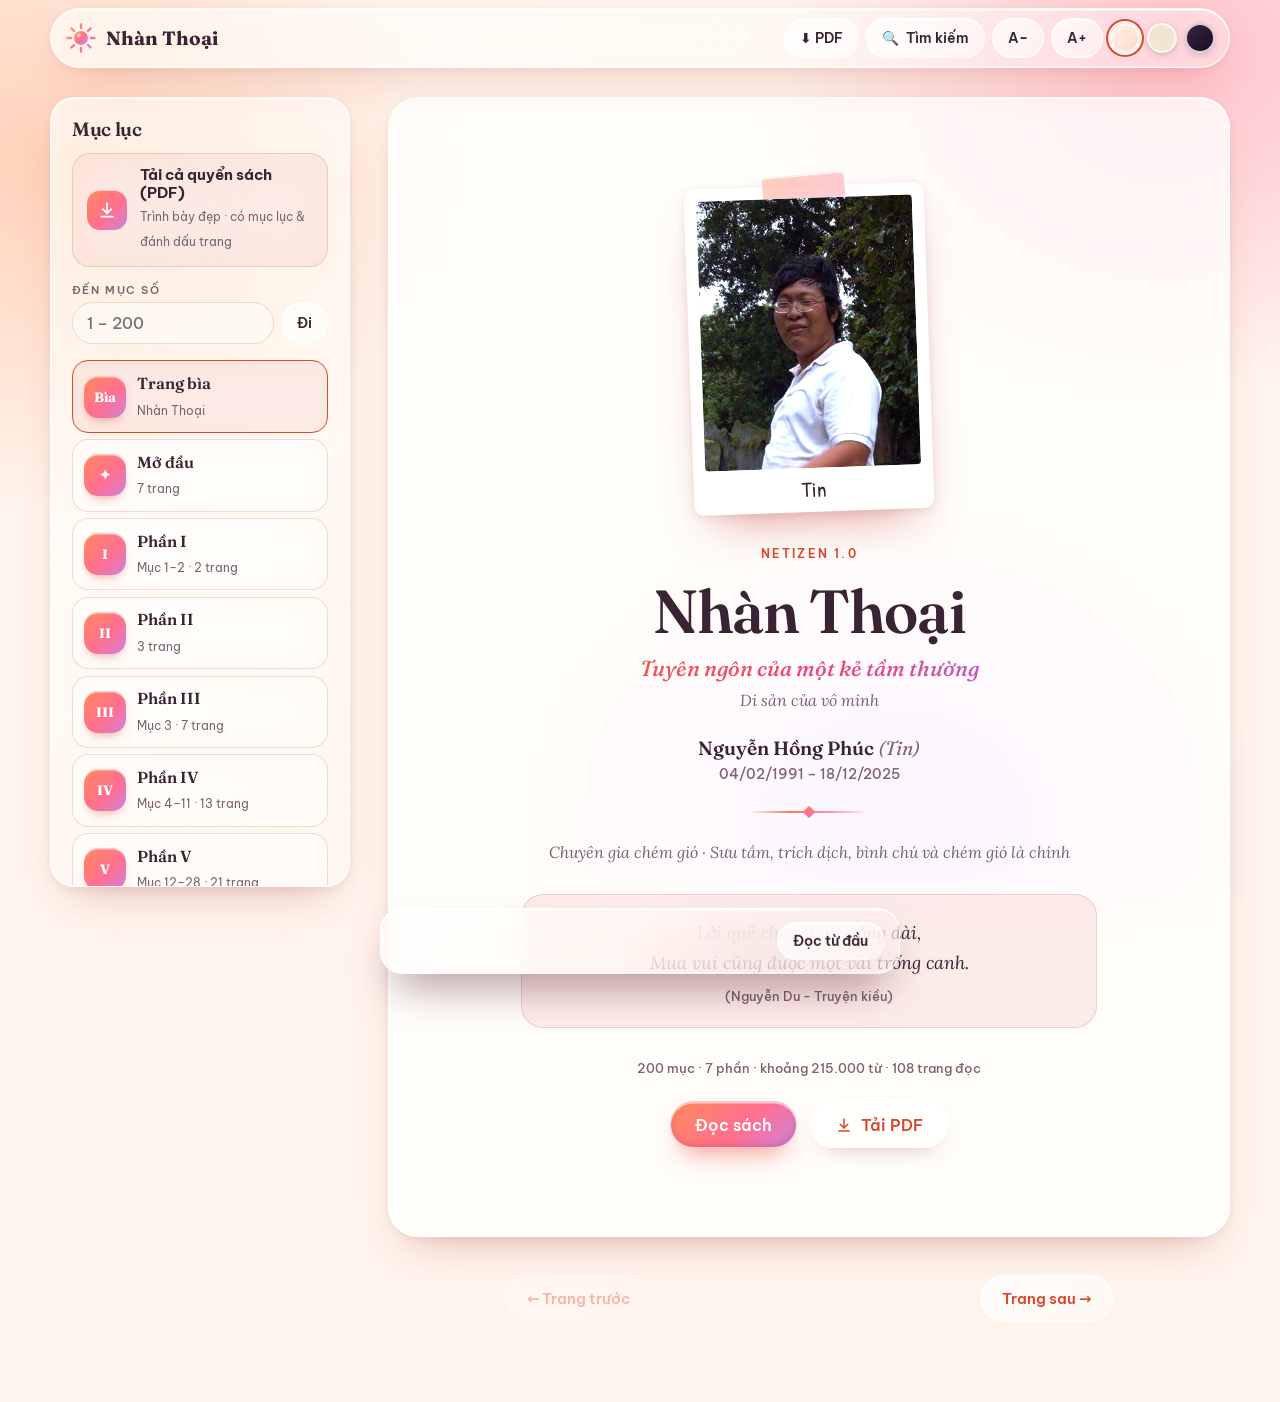
==== commit 23872231: "Add visit stats page (empty JSON, ready for Mongo) and keep A−/A+ on phones. The footer sun opens st" ====
--- a/read.html
+++ b/read.html
@@ -11,7 +11,7 @@
   <link rel="preconnect" href="https://fonts.googleapis.com">
   <link rel="preconnect" href="https://fonts.gstatic.com" crossorigin>
   <link href="https://fonts.googleapis.com/css2?family=Be+Vietnam+Pro:wght@400;500;600;700&family=Fraunces:opsz,wght@9..144,500..700&family=Lora:ital,wght@0,400;0,500;1,400&family=Patrick+Hand&display=swap" rel="stylesheet">
-  <link rel="stylesheet" href="styles.css?v=11">
+  <link rel="stylesheet" href="styles.css?v=28">
 </head>
 <body class="reader" data-theme="light">
   <div class="progress" id="progress"></div>
@@ -19,12 +19,12 @@
   <header class="r-bar">
     <div class="r-bar-inner" style="width:min(1180px,94vw);margin:0 auto">
       <div style="display:flex;align-items:center;gap:.8rem;min-width:0">
-        <button class="tool menu-btn" id="menuBtn" aria-label="Mục lục">☰ Mục lục</button>
+        <button class="tool menu-btn" id="menuBtn" aria-label="Mục lục">☰<span class="lbl"> Mục lục</span></button>
         <a class="brand" href="index.html"><span class="brand-mark"></span><span class="brand-text">Nhàn Thoại</span></a>
       </div>
       <div class="r-tools">
         <a class="tool dl-tool" href="assets/Nhan-Thoai-Nguyen-Hong-Phuc.pdf" download="Nhan-Thoai-Nguyen-Hong-Phuc.pdf" aria-label="Tải sách PDF">⬇ PDF</a>
-        <button class="tool" id="searchBtn" aria-label="Tìm kiếm">🔍 Tìm kiếm</button>
+        <button class="tool" id="searchBtn" aria-label="Tìm kiếm">🔍<span class="lbl"> Tìm kiếm</span></button>
         <span class="sizes">
           <button class="tool" id="smaller" aria-label="Chữ nhỏ hơn">A−</button>
           <button class="tool" id="bigger" aria-label="Chữ lớn hơn">A+</button>
@@ -77,6 +77,8 @@
 
   <div class="toast" id="toast" role="status" aria-live="polite"><span class="tx" id="toastTx"></span><button class="tool" id="toastBtn">Đọc từ đầu</button></div>
 
+  <script src="stats-config.js"></script>
+  <script src="track.js"></script>
   <script src="reader.js?v=9"></script>
 </body>
 </html>
--- a/styles.css
+++ b/styles.css
@@ -258,6 +258,7 @@
 
 /* ---------- Explore ---------- */
 .explore-group + .explore-group { margin-top: 3.2rem; }
+.explore { overflow-x: clip; }
 .explore h3 { font-size: 1.3rem; text-align: center; margin-bottom: .2rem; }
 .explore .hint { text-align: center; font: 1.15rem var(--font-hand); color: var(--ink-soft); margin: 0 0 1.5rem; }
 .chips { display: flex; flex-wrap: wrap; justify-content: center; align-items: center; gap: .7rem; max-width: 880px; margin-inline: auto; }
@@ -268,38 +269,91 @@
 }
 .chip i { font: 500 .7rem var(--font-ui); font-style: normal; color: var(--ink-soft); }
 .chip:hover { transform: translateY(-3px); background: rgba(255, 255, 255, .8); box-shadow: var(--glass-rim), 0 16px 26px -14px rgba(217, 72, 47, .6); }
+/* word cloud */
+.cloud { position: absolute; inset: 0; z-index: 1; }
+/* a real cloud: one puffy SVG silhouette (shared gradient, so no seams) with a soft shadow, small clouds drifting past, and sparkles */
+.cloud-art { position: relative; max-width: 940px; margin-inline: auto; aspect-ratio: 1000 / 640; }
+.cloud-art .cloud-svg { position: absolute; inset: 0; width: 100%; height: 100%; z-index: 0; overflow: visible; pointer-events: none;
+  filter: drop-shadow(0 26px 30px rgba(217, 72, 47, .2)) drop-shadow(0 4px 0 rgba(255, 255, 255, .8)); }
+.cloud-art .mini { position: absolute; z-index: 0; pointer-events: none; opacity: .85; animation: drift 14s ease-in-out infinite alternate; filter: drop-shadow(0 12px 14px rgba(70, 140, 200, .25)); }
+.cloud-art .mini.m1 { width: 20%; top: -4%; left: -2%; }
+.cloud-art .mini.m2 { width: 16%; bottom: -4%; right: -1%; animation-delay: -6s; animation-duration: 17s; }
+.cloud-art .mini.m3 { width: 10%; top: 8%; right: 1%; animation-delay: -3s; opacity: .7; }
+.cloud-art .spark { position: absolute; z-index: 2; font: 700 1.3rem/1 var(--font-ui); color: var(--s, #ff7a59); pointer-events: none; animation: twinkle 3.6s ease-in-out infinite; }
+.cloud-art .spark.k1 { top: 6%; right: 16%; --s: #ff7a59; }
+.cloud-art .spark.k2 { top: 30%; left: 0%; --s: #9158dc; font-size: 1rem; animation-delay: -1.2s; }
+.cloud-art .spark.k3 { bottom: 3%; right: 24%; --s: #3cb7a0; font-size: 1.1rem; animation-delay: -2.2s; }
+.cloud-art .spark.k4 { bottom: 12%; left: 5%; --s: #e8497e; font-size: .9rem; animation-delay: -.6s; }
+@keyframes drift { to { transform: translateX(14px); } }
+@keyframes twinkle { 0%, 100% { opacity: .35; transform: scale(.75) rotate(0); } 50% { opacity: 1; transform: scale(1.15) rotate(20deg); } }
+@media (prefers-reduced-motion: reduce) { .cloud-art .mini, .cloud-art .spark { animation: none; } }
+.cloud a {
+  position: absolute; display: flex; align-items: center; justify-content: center; text-decoration: none; color: var(--c, var(--coral-deep)); line-height: 1; letter-spacing: -.01em;
+  opacity: 0; transform: scale(.6); animation: wordIn .7s cubic-bezier(.3, 1.4, .5, 1) var(--d, 0ms) forwards;
+  transition: color .2s ease, text-shadow .2s ease, filter .2s ease;
+}
+.cloud a span { display: block; white-space: nowrap; transition: transform .25s cubic-bezier(.3, 1.4, .5, 1); }
+.cloud a span.v { transform: rotate(-90deg); }
+.cloud a:hover span, .cloud a:focus-visible span { transform: scale(1.12); }
+.cloud a:hover span.v, .cloud a:focus-visible span.v { transform: rotate(-90deg) scale(1.12); }
+.cloud a:hover, .cloud a:focus-visible { z-index: 3; text-shadow: 0 8px 22px rgba(217, 72, 47, .3); outline: none; }
+@keyframes wordIn { to { opacity: 1; transform: none; } }
+@media (prefers-reduced-motion: reduce) { .cloud a { animation: none; opacity: 1; transform: none; } }
+.cloud a::after {
+  content: attr(data-n); position: absolute; left: 50%; bottom: 100%; transform: translate(-50%, 4px); white-space: nowrap; pointer-events: none;
+  font: 600 .72rem var(--font-ui); letter-spacing: 0; color: var(--ink); padding: .25rem .6rem; border-radius: 999px;
+  background: rgba(255, 255, 255, .92); box-shadow: 0 8px 18px -8px rgba(90, 40, 50, .4); opacity: 0; transition: opacity .2s ease, transform .2s ease;
+}
+.cloud a:hover::after, .cloud a:focus-visible::after { opacity: 1; transform: translate(-50%, -2px); }
+@media (max-width: 640px) { .cloud-art { aspect-ratio: 1000 / 1040; margin-inline: -.8rem; } }
 .chip.people { font-size: .95rem; align-items: center; }
 .chip.people::before { content: ""; width: 8px; height: 8px; border-radius: 50%; background: var(--c, var(--coral)); }
 
-/* ---------- The road ahead (sunrise) ---------- */
-.ahead-panel {
-  position: relative; overflow: hidden; border-radius: 36px; padding: clamp(2rem, 6vw, 4.2rem);
-  background:
-    radial-gradient(560px 340px at 90% 0%, rgba(159, 214, 245, .7), transparent 70%),
-    radial-gradient(520px 340px at 0% 100%, rgba(201, 184, 255, .6), transparent 70%),
-    linear-gradient(140deg, #f2663f 0%, #e2406f 55%, #9158dc 115%);
-  box-shadow: 0 40px 70px -34px rgba(210, 80, 90, .65), inset 0 1.5px 0 rgba(255, 255, 255, .5);
-}
-.ahead-panel .section-head { margin-bottom: 2.4rem; }
-.ahead .eyebrow { color: #fff; opacity: .9; }
-.ahead h2 { color: #fff; text-shadow: 0 2px 18px rgba(150, 40, 70, .25); }
-.ahead .lead { color: #fff; }
-.steps { position: relative; display: grid; grid-template-columns: repeat(3, 1fr); gap: 1.3rem; }
-.step {
-  padding: 1.8rem 1.6rem; border-radius: var(--radius); background: rgba(255, 255, 255, .22); border: 1px solid rgba(255, 255, 255, .55);
-  box-shadow: inset 0 1.5px 0 rgba(255, 255, 255, .7), 0 20px 36px -22px rgba(120, 30, 60, .55); color: #fff; transition: transform .25s ease, background .25s ease;
-}
-.step:hover { transform: translateY(-5px); background: rgba(255, 255, 255, .32); }
-.step svg { width: 40px; height: 40px; margin-bottom: 1.1rem; stroke: #fff; fill: none; stroke-width: 1.6; stroke-linecap: round; stroke-linejoin: round; }
-.step .n { font: 600 .74rem var(--font-ui); letter-spacing: .16em; color: #fff; opacity: .85; }
-.step h3 { font-size: 1.4rem; margin: .3rem 0 .6rem; }
-.step p { margin: 0; font-family: var(--font-read); color: #fff7f4; }
-@media (max-width: 860px) { .steps { grid-template-columns: 1fr; } }
+/* ---------- Giá trị: a single flowing line, three small seals, lots of air ---------- */
+.gt { position: relative; isolation: isolate; padding: clamp(1rem, 4vw, 3rem) 0 0; }
+.gt-orb { position: absolute; left: 50%; top: -40px; width: min(560px, 96vw); aspect-ratio: 1; transform: translateX(-50%); z-index: -1; pointer-events: none;
+  border-radius: 50%; background: radial-gradient(circle at 50% 50%, rgba(255, 150, 110, .5) 0%, rgba(255, 143, 168, .3) 38%, rgba(201, 184, 255, .16) 58%, rgba(255, 255, 255, 0) 70%); }
+.gt-orb::before, .gt-orb::after { content: ""; position: absolute; border-radius: 50%; border: 1px solid rgba(217, 72, 47, .2); }
+.gt-orb::before { inset: 14%; }
+.gt-orb::after { inset: -2%; border-color: rgba(145, 88, 220, .16); }
+.ahead .section-head { margin-bottom: clamp(2.4rem, 6vw, 4rem); }
+.ahead .eyebrow { color: var(--coral-deep); }
+.ahead h2 { color: var(--plum); text-wrap: balance; }
+.gt-path { position: relative; max-width: 1000px; margin-inline: auto; }
+.gt-line { position: absolute; left: 0; top: 0; width: 100%; height: 120px; overflow: visible; pointer-events: none; }
+.gt-line path { fill: none; stroke-linecap: round; vector-effect: non-scaling-stroke; }
+.gt-line .main { stroke: url(#gtGrad); stroke-width: 2.4; stroke-dasharray: 1; stroke-dashoffset: 1; transition: stroke-dashoffset 2.2s cubic-bezier(.5, 0, .2, 1) .2s; }
+.gt-line .echo { stroke: #e8497e; stroke-width: 1.2; stroke-dasharray: 1 9; opacity: .35; }
+.gt.in .gt-line .main { stroke-dashoffset: 0; }
+.gt-steps { list-style: none; margin: 0; padding: 0; display: grid; grid-template-columns: repeat(3, 1fr); }
+.gt-steps li { position: relative; padding: 140px clamp(.6rem, 2.4vw, 1.8rem) 0; text-align: center; }
+.gt-node { position: absolute; left: 50%; top: 49px; width: 52px; height: 52px; margin-left: -26px; display: grid; place-items: center; border-radius: 50%;
+  background: #fffaf6; border: 1.5px solid rgba(232, 73, 126, .45); box-shadow: 0 0 0 7px rgba(255, 255, 255, .55), 0 14px 26px -12px rgba(217, 72, 47, .55);
+  opacity: 0; transform: scale(.4); transition: opacity .6s ease, transform .6s cubic-bezier(.3, 1.5, .5, 1); }
+.gt-steps li:nth-child(2) .gt-node { top: 9px; }
+.gt.in .gt-node { opacity: 1; transform: none; }
+.gt.in li:nth-child(1) .gt-node { transition-delay: .5s; }
+.gt.in li:nth-child(2) .gt-node { transition-delay: 1.1s; }
+.gt.in li:nth-child(3) .gt-node { transition-delay: 1.7s; }
+.gt-node svg { width: 26px; height: 26px; stroke: var(--coral-deep); fill: none; stroke-width: 1.7; stroke-linecap: round; stroke-linejoin: round; }
+.gt-steps .n { display: block; font: 600 .72rem var(--font-ui); letter-spacing: .22em; color: var(--coral-deep); opacity: .8; }
+.gt-steps h3 { font-size: clamp(1.5rem, 3vw, 1.9rem); margin: .35rem 0 .7rem; color: var(--plum); font-weight: 500; }
+.gt-steps p { margin: 0 auto; max-width: 28ch; font-family: var(--font-read); color: var(--ink-soft); line-height: 1.7; }
+@media (max-width: 860px) {
+  .gt-line { display: none; }
+  .gt-steps { grid-template-columns: 1fr; gap: 2.2rem; position: relative; padding-left: 4.2rem; }
+  .gt-steps::before { content: ""; position: absolute; left: 1.6rem; top: 26px; bottom: 40px; width: 2px; border-radius: 2px; background: linear-gradient(#ff7a59, #e8497e, #9158dc); opacity: .75; }
+  .gt-steps li { padding: 0; text-align: left; }
+  .gt-node, .gt-steps li:nth-child(2) .gt-node { left: -2.6rem; top: 0; margin-left: -26px; }
+  .gt-steps p { margin: 0; max-width: none; }
+}
+@media (prefers-reduced-motion: reduce) { .gt-line .main { stroke-dashoffset: 0; transition: none; } .gt-node { opacity: 1; transform: none; transition: none; } }
 
 /* ---------- Footer ---------- */
 .footer { padding: 1rem 0 calc(2.4rem + env(safe-area-inset-bottom)); text-align: center; color: var(--ink-soft); font-size: .9rem; }
 .footer .brand { justify-content: center; margin-bottom: .5rem; color: var(--ink); }
 .footer p { margin: 0; }
+#footSun { transition: transform .3s cubic-bezier(.3, 1.5, .5, 1); cursor: pointer; -webkit-tap-highlight-color: transparent; }
 
 /* ---------- Reveal ---------- */
 .reveal { opacity: 0; transform: translateY(24px); transition: opacity .8s ease, transform .8s ease; }
@@ -531,12 +585,14 @@
     background: var(--r-solid); -webkit-backdrop-filter: none; backdrop-filter: none;
   }
   .toc.open { transform: none; }
-  .r-tools .sizes { display: none; }
-  .drawer-size { display: flex; }
+  .drawer-size { display: none; }
+  .sizes { gap: .25rem; }
+  .sizes .tool { min-width: 42px; justify-content: center; padding: .4rem .55rem; }
   .close-toc { display: inline-flex; }
   .r-tools .dl-tool { display: none; }
   .r-bar-inner { height: 56px; }
   .tool { padding: .4rem .8rem; }
   .brand-text { max-width: 30vw; }
 }
-@media (max-width: 480px) { .swatch { width: 26px; height: 26px; } .r-tools { gap: .3rem; } .brand-text { display: none; } }
+@media (max-width: 560px) { .tool .lbl { display: none; } .menu-btn, #searchBtn { min-width: 40px; justify-content: center; padding-inline: .6rem; } }
+@media (max-width: 480px) { .swatch { width: 24px; height: 24px; } .r-tools { gap: .25rem; } .brand-text { display: none; } .r-bar-inner { padding: 0 .6rem; gap: .5rem; } .sizes .tool { min-width: 38px; padding-inline: .4rem; } }
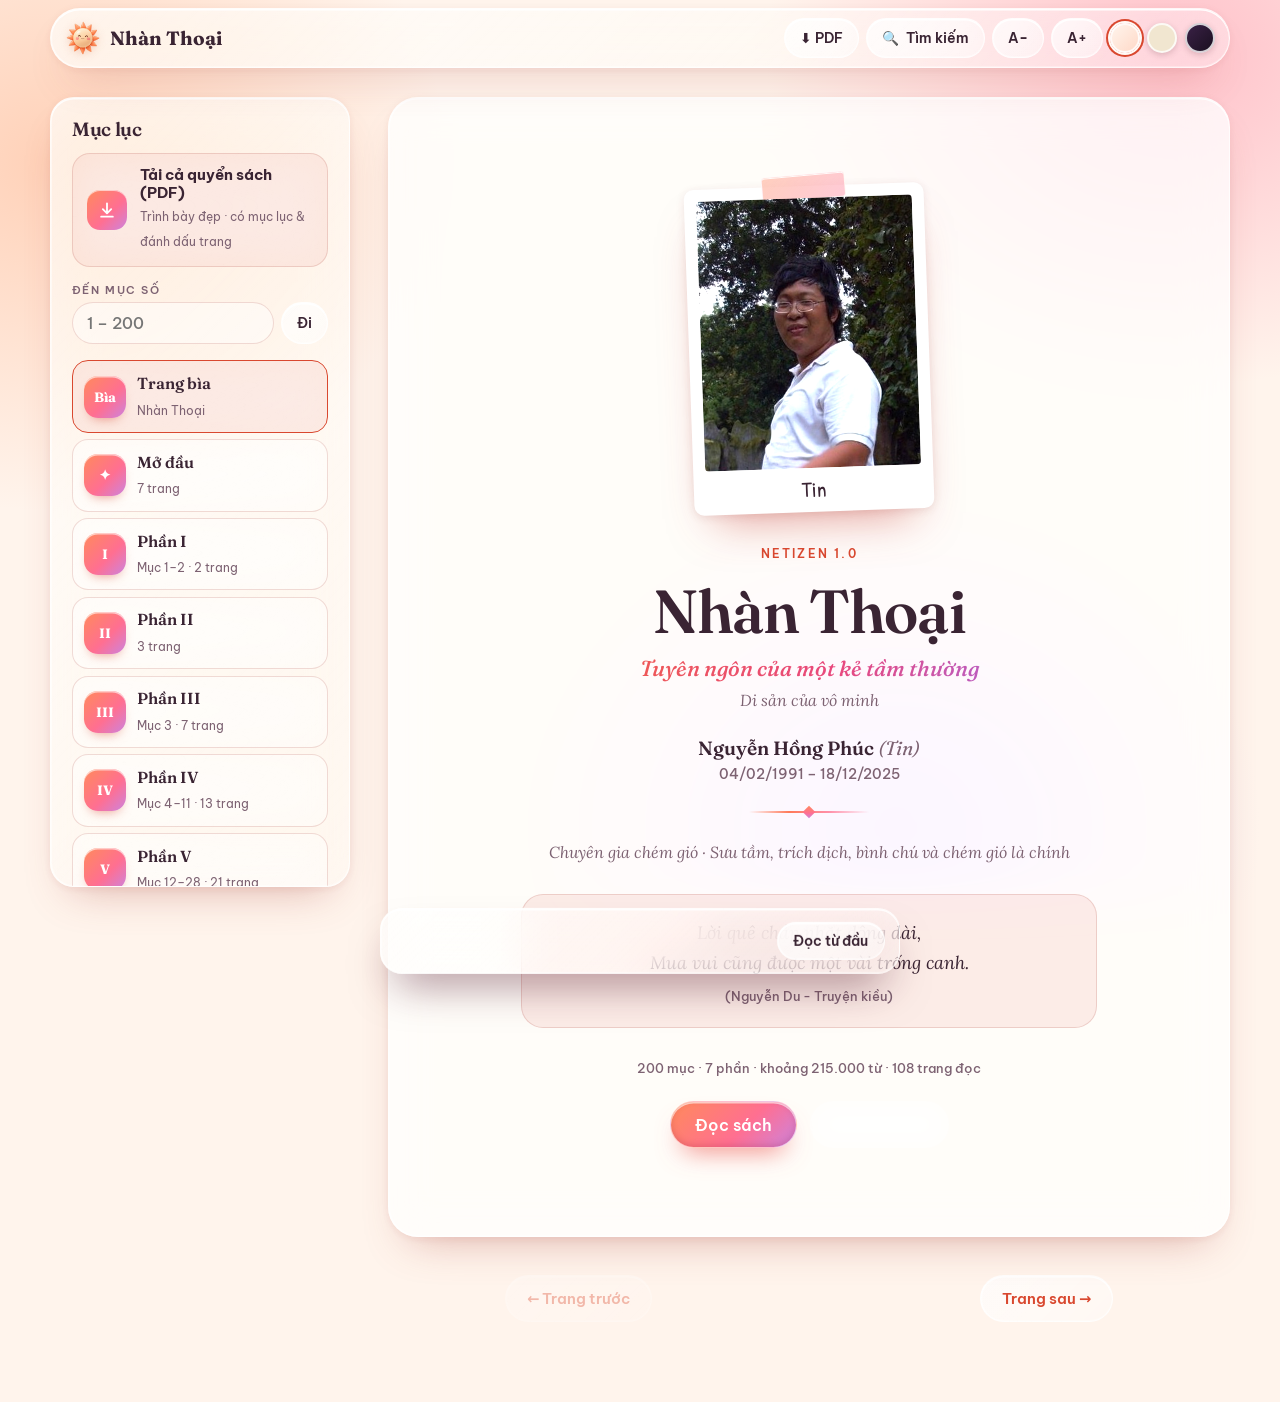
==== commit 48e77a5d: "Add favicon support with .ico and .png files, update HTML links, and adjust styles for brand mark. N" ====
--- a/read.html
+++ b/read.html
@@ -4,14 +4,15 @@
   <meta charset="utf-8">
   <meta name="viewport" content="width=device-width, initial-scale=1, viewport-fit=cover">
   <meta name="theme-color" content="#fff1e8">
-  <link rel="icon" href="favicon.svg" type="image/svg+xml">
+  <link rel="icon" href="favicon.ico" sizes="any">
+  <link rel="icon" type="image/png" href="favicon.png">
   <link rel="apple-touch-icon" href="assets/icons/apple-touch-icon.png">
   <link rel="manifest" href="manifest.webmanifest">
   <title>Đọc — Nhàn Thoại</title>
   <link rel="preconnect" href="https://fonts.googleapis.com">
   <link rel="preconnect" href="https://fonts.gstatic.com" crossorigin>
   <link href="https://fonts.googleapis.com/css2?family=Be+Vietnam+Pro:wght@400;500;600;700&family=Fraunces:opsz,wght@9..144,500..700&family=Lora:ital,wght@0,400;0,500;1,400&family=Patrick+Hand&display=swap" rel="stylesheet">
-  <link rel="stylesheet" href="styles.css?v=28">
+  <link rel="stylesheet" href="styles.css?v=30">
 </head>
 <body class="reader" data-theme="light">
   <div class="progress" id="progress"></div>
--- a/styles.css
+++ b/styles.css
@@ -104,13 +104,14 @@
 .btn-ghost:hover, .btn-light:hover { background: rgba(255, 255, 255, .66); }
 .btn svg { width: 18px; height: 18px; fill: none; stroke: currentColor; stroke-width: 2; stroke-linecap: round; stroke-linejoin: round; }
 
-/* ---------- Brand mark (the sun) ---------- */
+/* ---------- Brand mark (the smiling sun) ---------- */
 .brand { font-family: var(--font-display); font-weight: 700; font-size: 1.2rem; text-decoration: none; display: flex; align-items: center; gap: .55rem; }
 .brand-mark {
-  width: 32px; height: 32px; flex: none; display: block; transition: transform .8s ease;
-  background: url("favicon.svg") center / contain no-repeat;
-}
-.brand:hover .brand-mark { transform: rotate(45deg); }
+  width: 36px; height: 36px; flex: none; display: block; transition: transform .45s cubic-bezier(.3, 1.4, .5, 1);
+  background: url("assets/icons/sun-256.png?v=2") center / contain no-repeat;
+  filter: drop-shadow(0 2px 4px rgba(210, 90, 40, .22));
+}
+.brand:hover .brand-mark { transform: rotate(14deg) scale(1.08); }
 
 /* ---------- Nav (a floating glass pill) ---------- */
 .nav { position: sticky; top: 0; z-index: 20; padding: max(10px, env(safe-area-inset-top)) 0 0; }
@@ -127,7 +128,7 @@
 @media (max-width: 720px) { .nav-links { gap: .9rem; } .nav-links a { font-size: .8rem; } .brand { font-size: 1.05rem; } .nav-inner { padding: 0 .9rem; } }
 @media (max-width: 460px) {
   .nav-links { gap: .65rem; } .nav-links a { font-size: .76rem; } .nav-links a:nth-child(n+4) { display: none; }
-  .brand { font-size: .98rem; gap: .4rem; } .brand-mark { width: 26px; height: 26px; } .nav-inner { padding: 0 .75rem; height: 56px; }
+  .brand { font-size: .98rem; gap: .4rem; } .brand-mark { width: 30px; height: 30px; } .nav-inner { padding: 0 .75rem; height: 56px; }
 }
 
 /* ---------- Sections ---------- */
@@ -161,12 +162,14 @@
 /* portrait + a rising sun behind it + floating interests */
 .hero-visual { position: relative; width: min(380px, 84%); margin-inline: auto; aspect-ratio: 1 / 1.08; }
 .sun {
-  position: absolute; z-index: 0; width: 128%; aspect-ratio: 1; left: 50%; top: 46%; transform: translate(-50%, -50%); pointer-events: none;
-  background: radial-gradient(circle, rgba(255, 140, 100, .55) 0 28%, rgba(255, 170, 130, .28) 42%, transparent 66%);
-}
-.sun svg { position: absolute; inset: 0; width: 100%; height: 100%; animation: spin 140s linear infinite; }
-.sun svg line { stroke: rgba(255, 122, 89, .5); stroke-width: 1.6; stroke-linecap: round; }
-@keyframes spin { to { transform: rotate(360deg); } }
+  position: absolute; z-index: 0; width: 132%; aspect-ratio: 1; left: 50%; top: 44%; transform: translate(-50%, -50%); pointer-events: none;
+}
+.sun img {
+  position: absolute; inset: 0; width: 100%; height: 100%; max-width: none; object-fit: contain;
+  filter: drop-shadow(0 16px 32px rgba(255, 130, 50, .38));
+  animation: sun-float 8s ease-in-out infinite;
+}
+@keyframes sun-float { 50% { transform: translateY(-6px) rotate(3deg); } }
 .portrait-frame {   /* polaroid, a little crooked and happy */
   position: relative; z-index: 1; width: 100%; height: 100%; padding: 14px 14px 52px; background: #fff; border-radius: 10px;
   transform: rotate(-2.5deg); box-shadow: 0 30px 56px -24px rgba(200, 70, 60, .55), 0 2px 8px rgba(120, 50, 50, .12);
@@ -352,6 +355,7 @@
 /* ---------- Footer ---------- */
 .footer { padding: 1rem 0 calc(2.4rem + env(safe-area-inset-bottom)); text-align: center; color: var(--ink-soft); font-size: .9rem; }
 .footer .brand { justify-content: center; margin-bottom: .5rem; color: var(--ink); }
+.footer .brand-mark { width: 44px; height: 44px; }
 .footer p { margin: 0; }
 #footSun { transition: transform .3s cubic-bezier(.3, 1.5, .5, 1); cursor: pointer; -webkit-tap-highlight-color: transparent; }
 
@@ -363,7 +367,7 @@
 .polaroid.reveal.in:hover { transform: rotate(0) translateY(-6px) scale(1.03); }
 @media (prefers-reduced-motion: reduce) {
   .reveal { opacity: 1; transform: none; transition: none; }
-  .sun svg, .float-chip { animation: none; }
+  .sun img, .float-chip { animation: none; }
   html { scroll-behavior: auto; }
 }
 
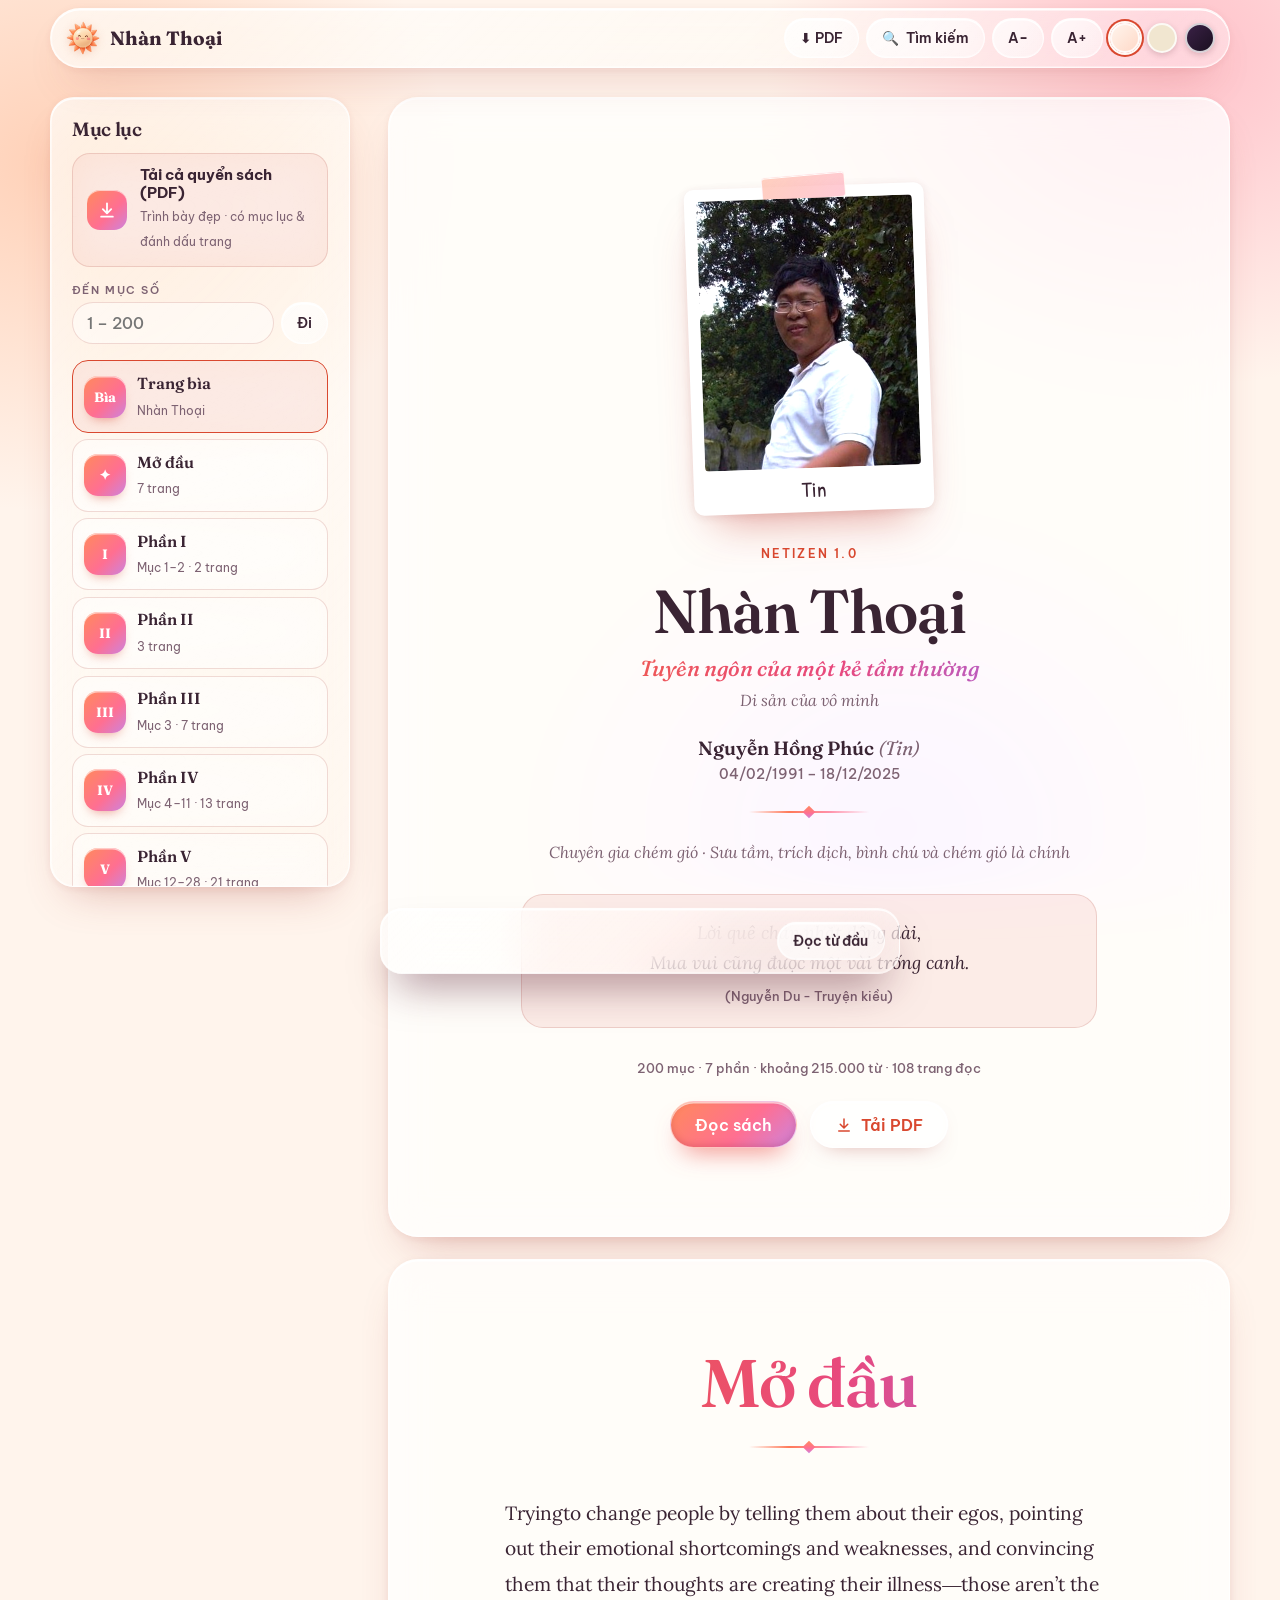
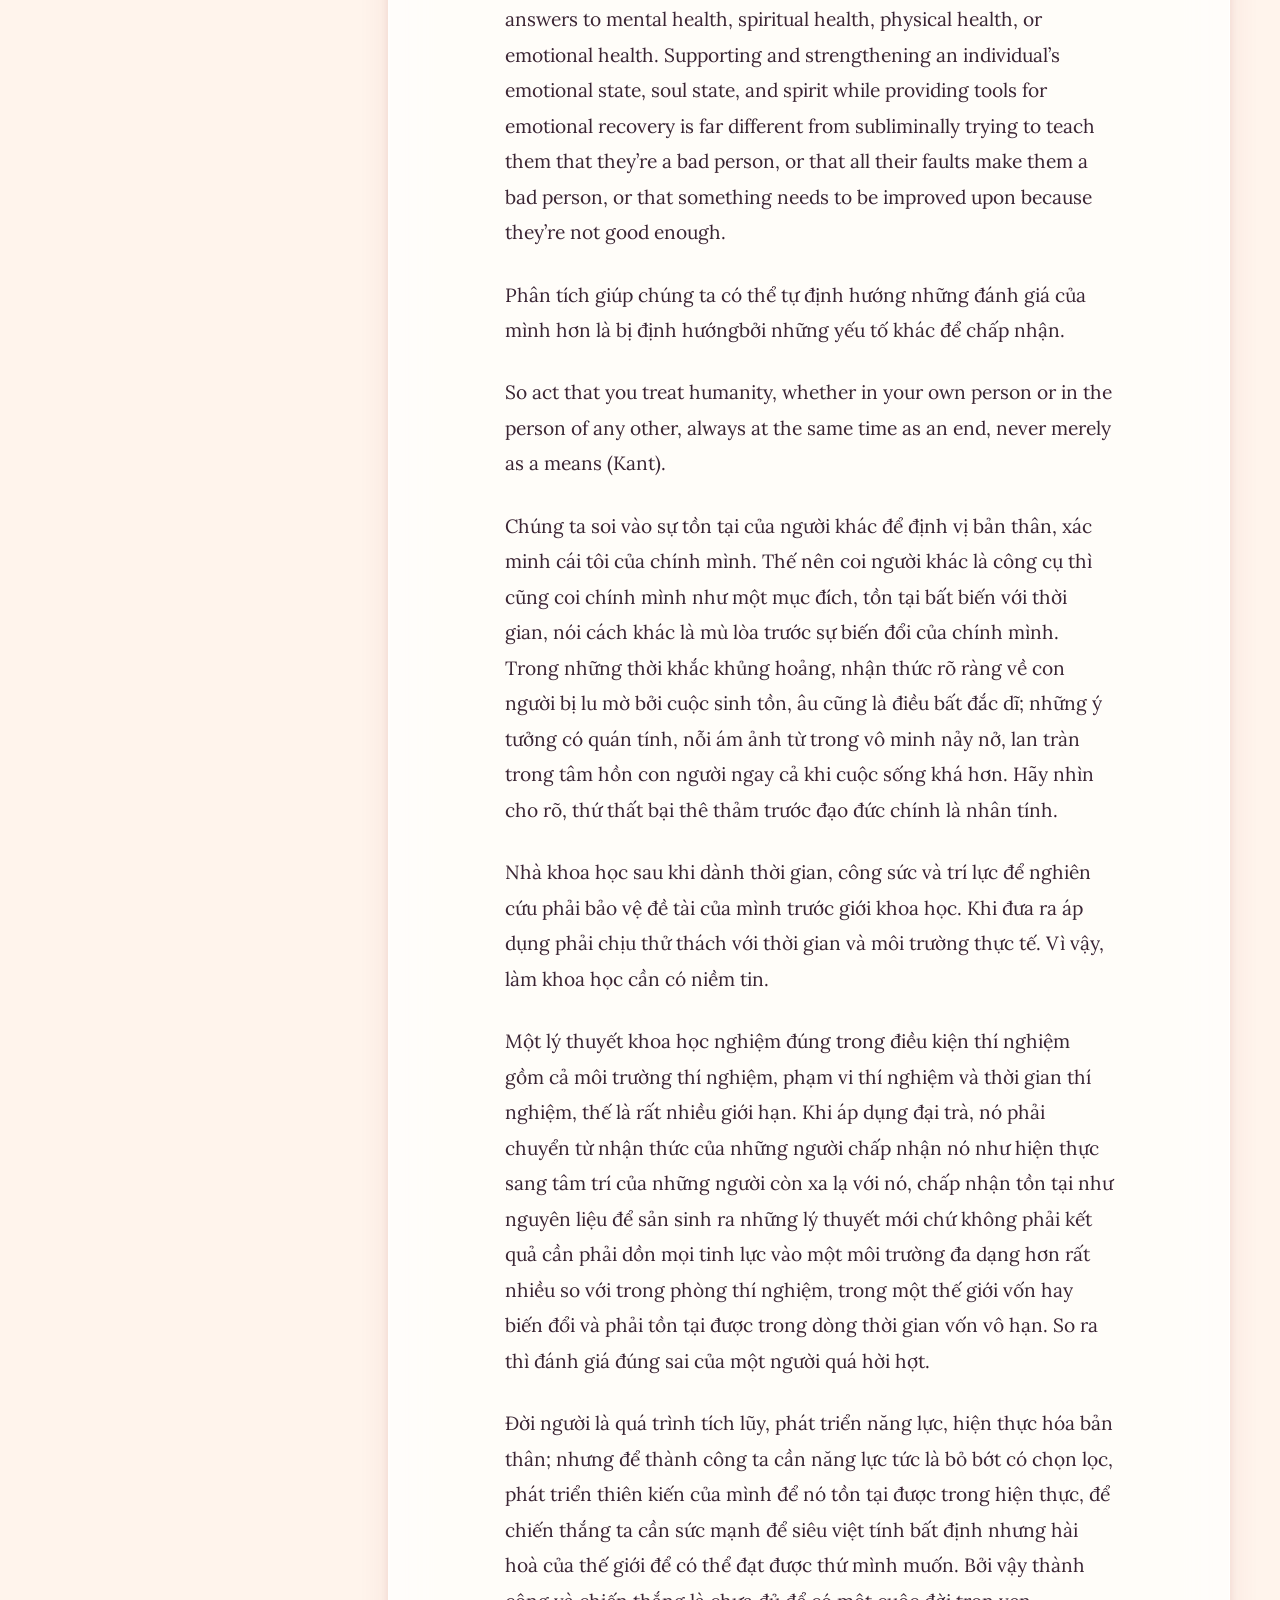
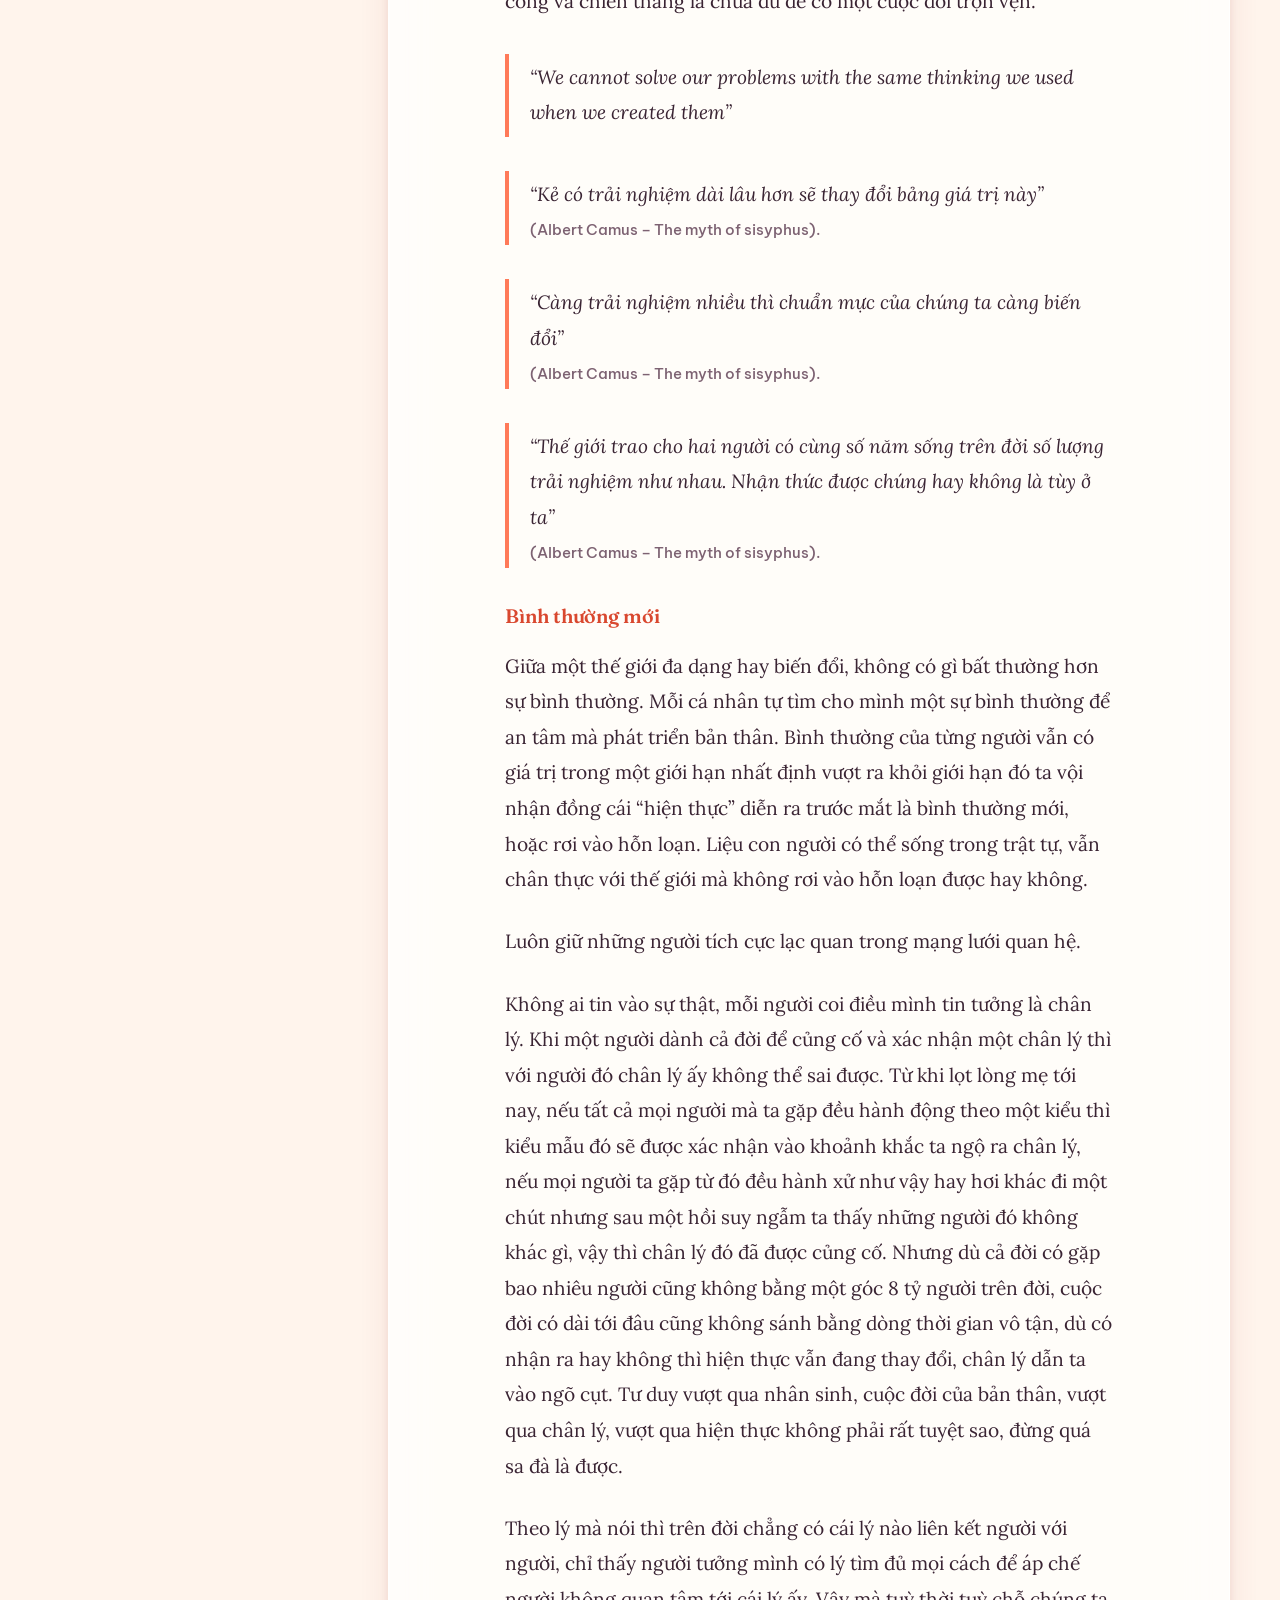
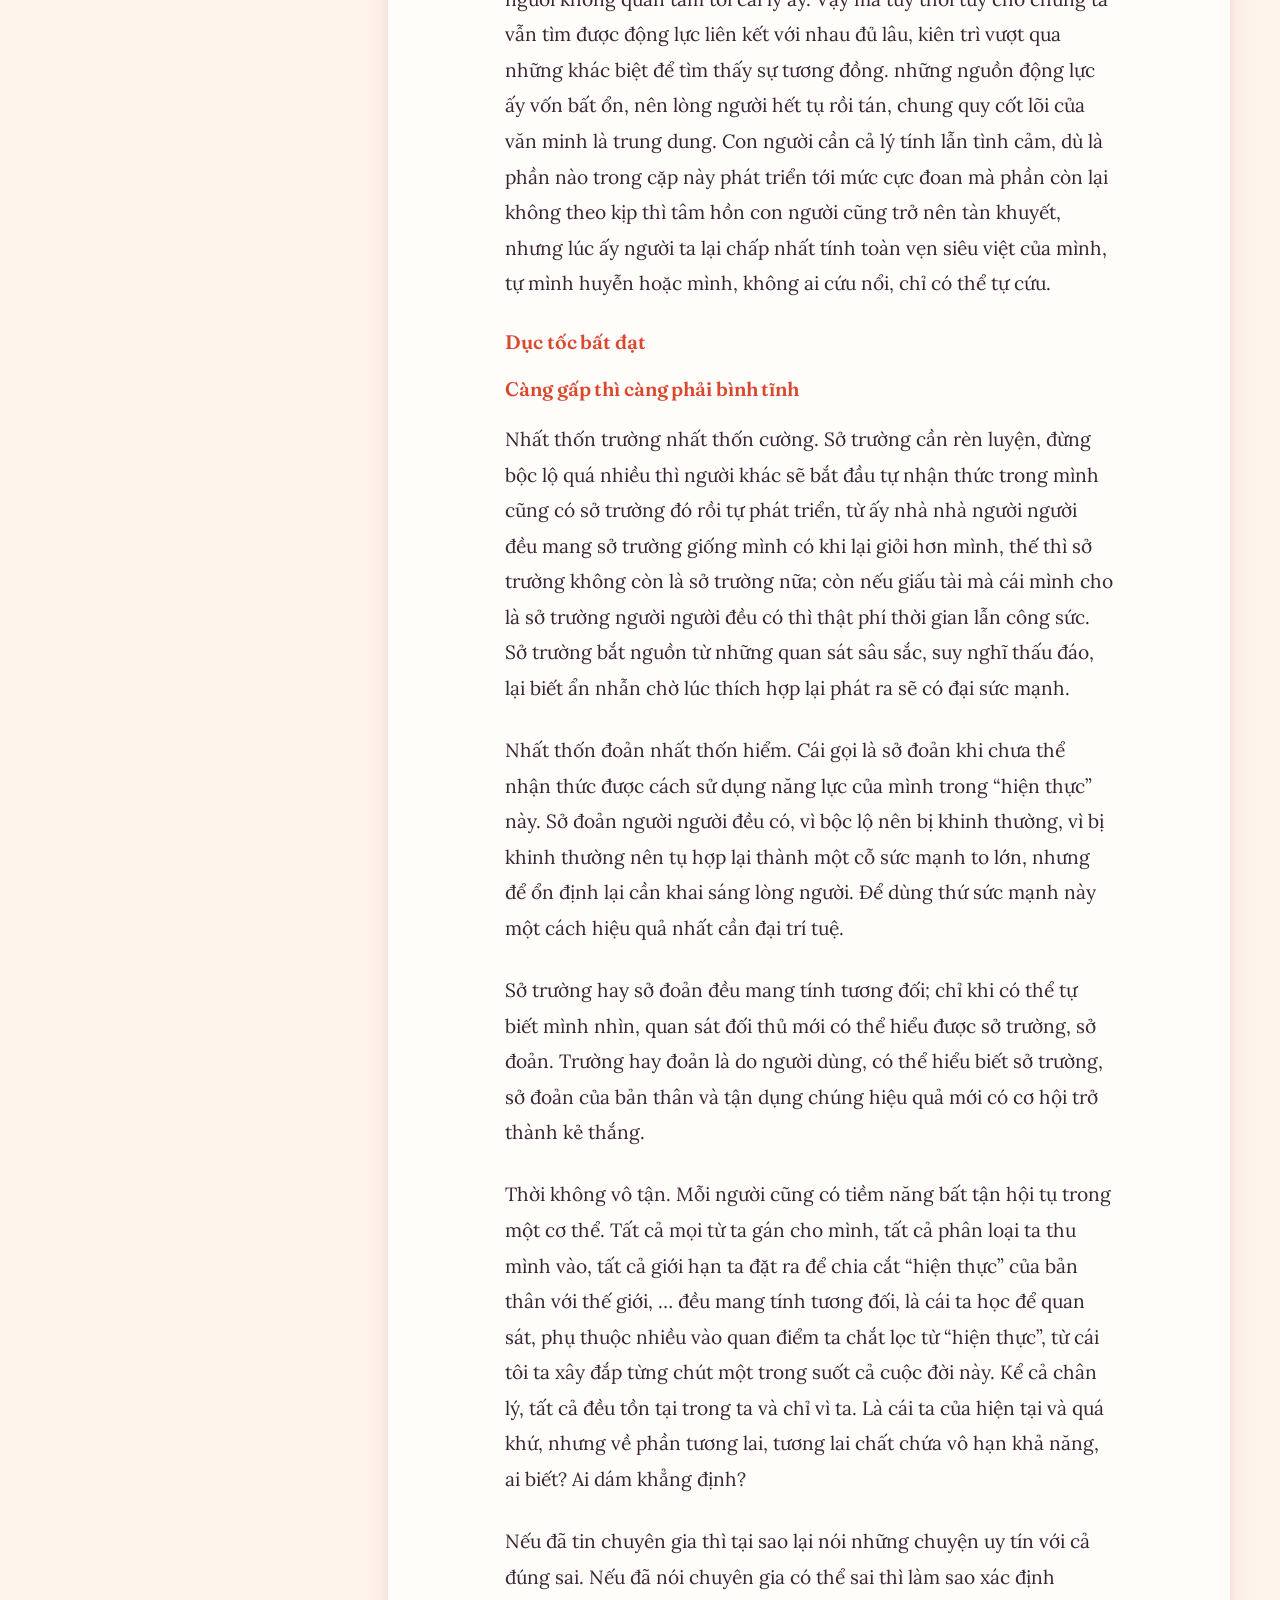
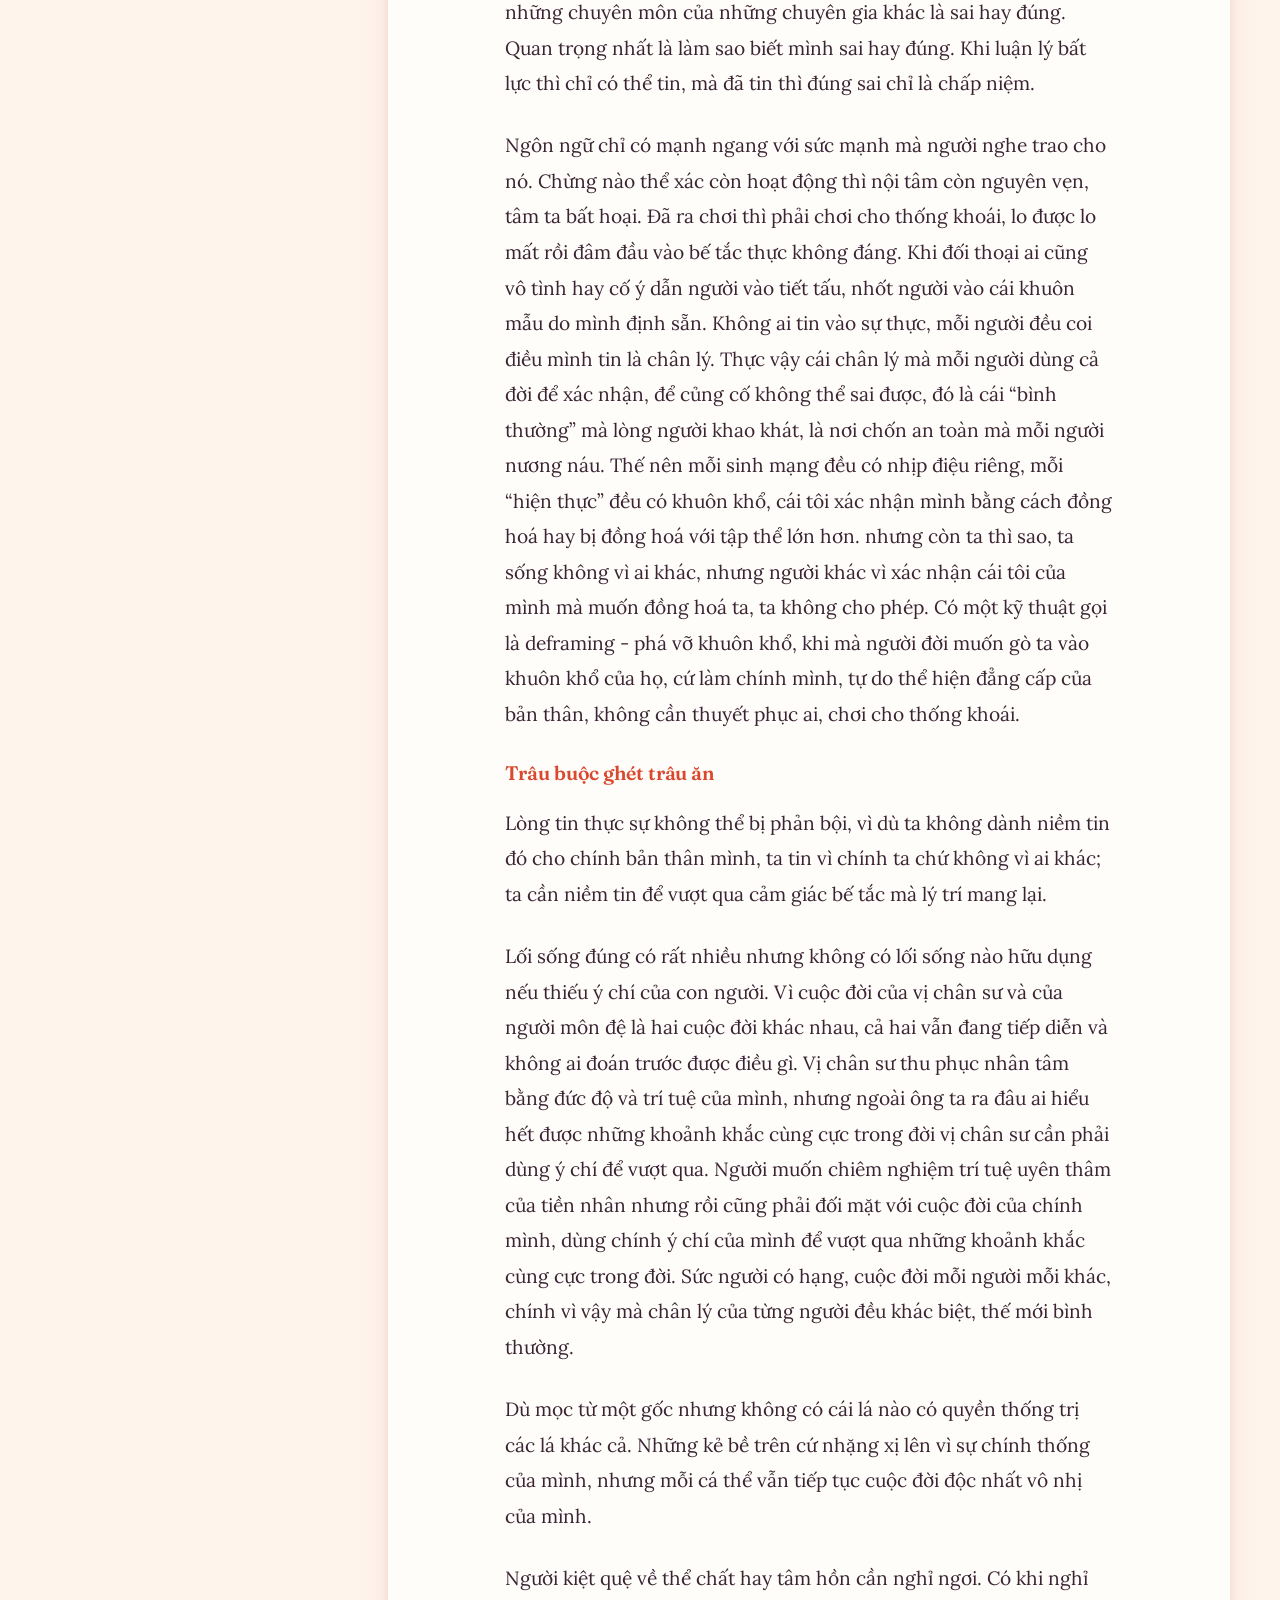
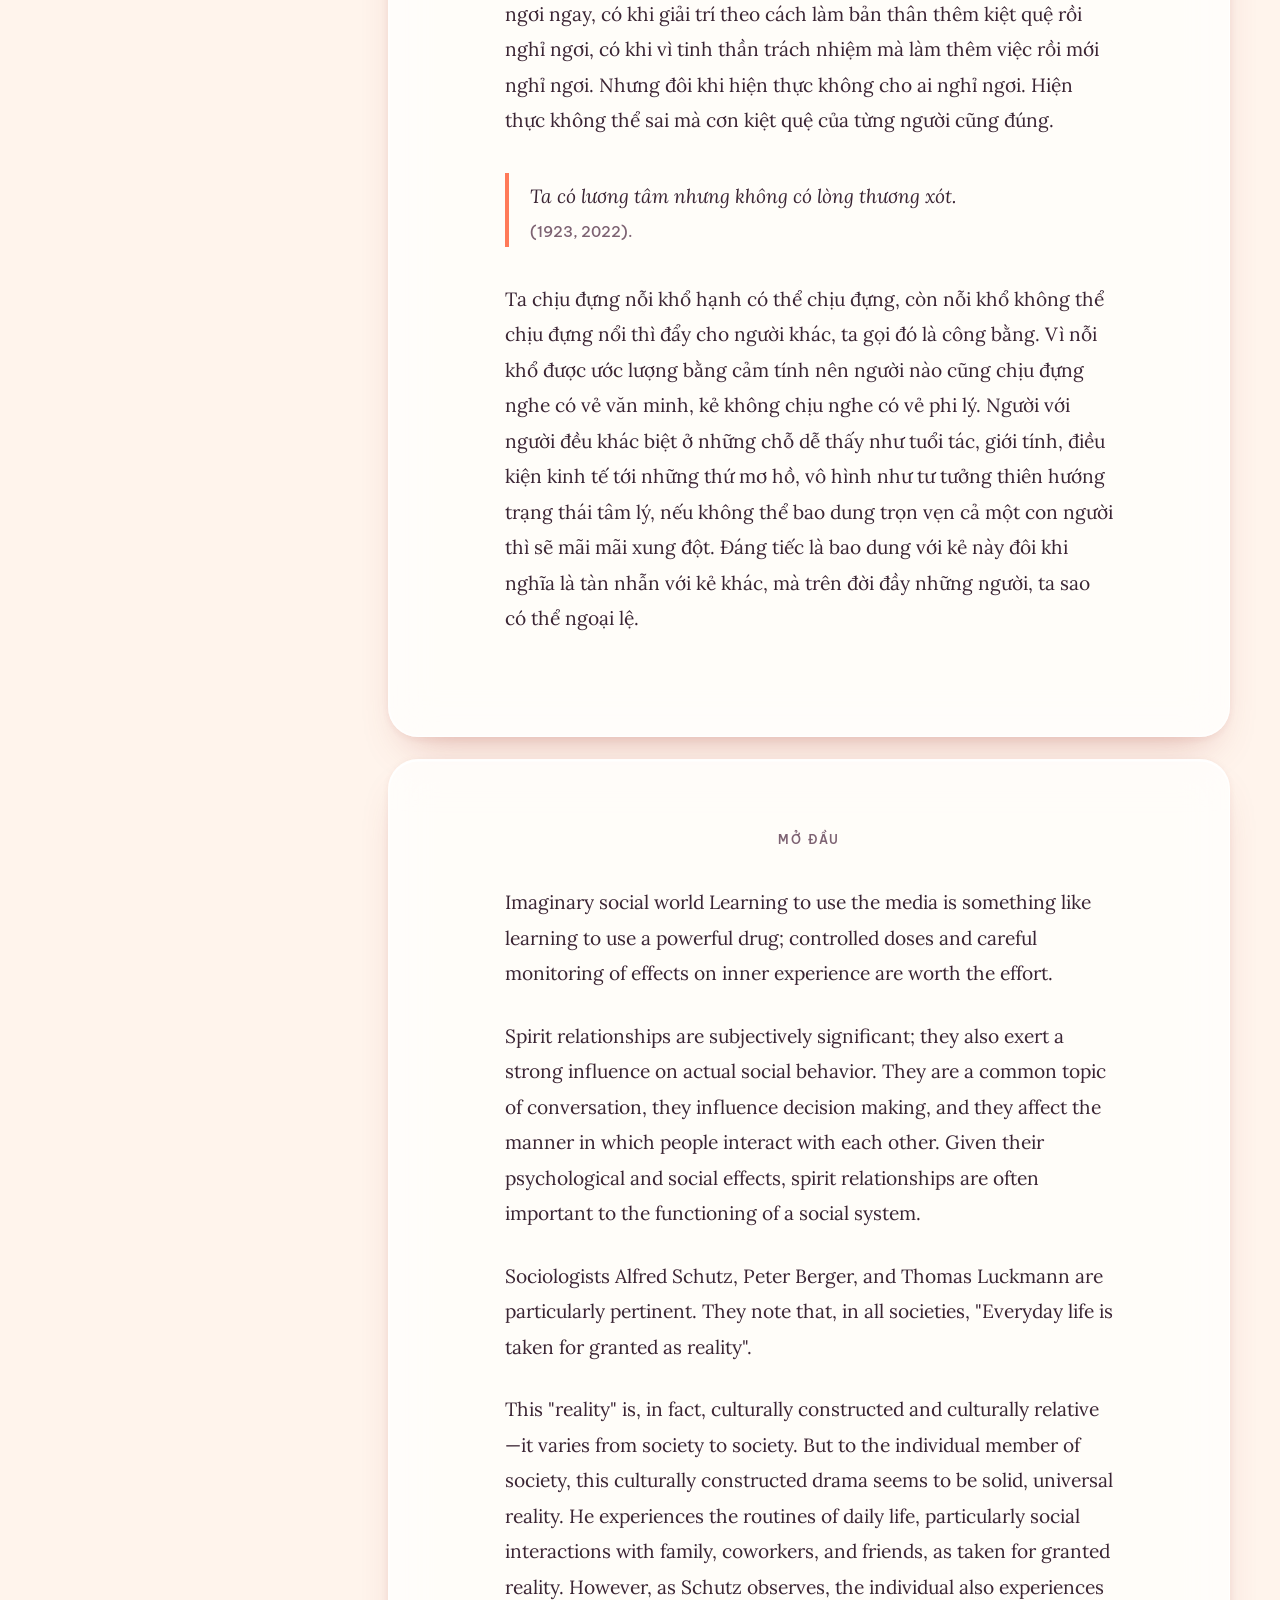
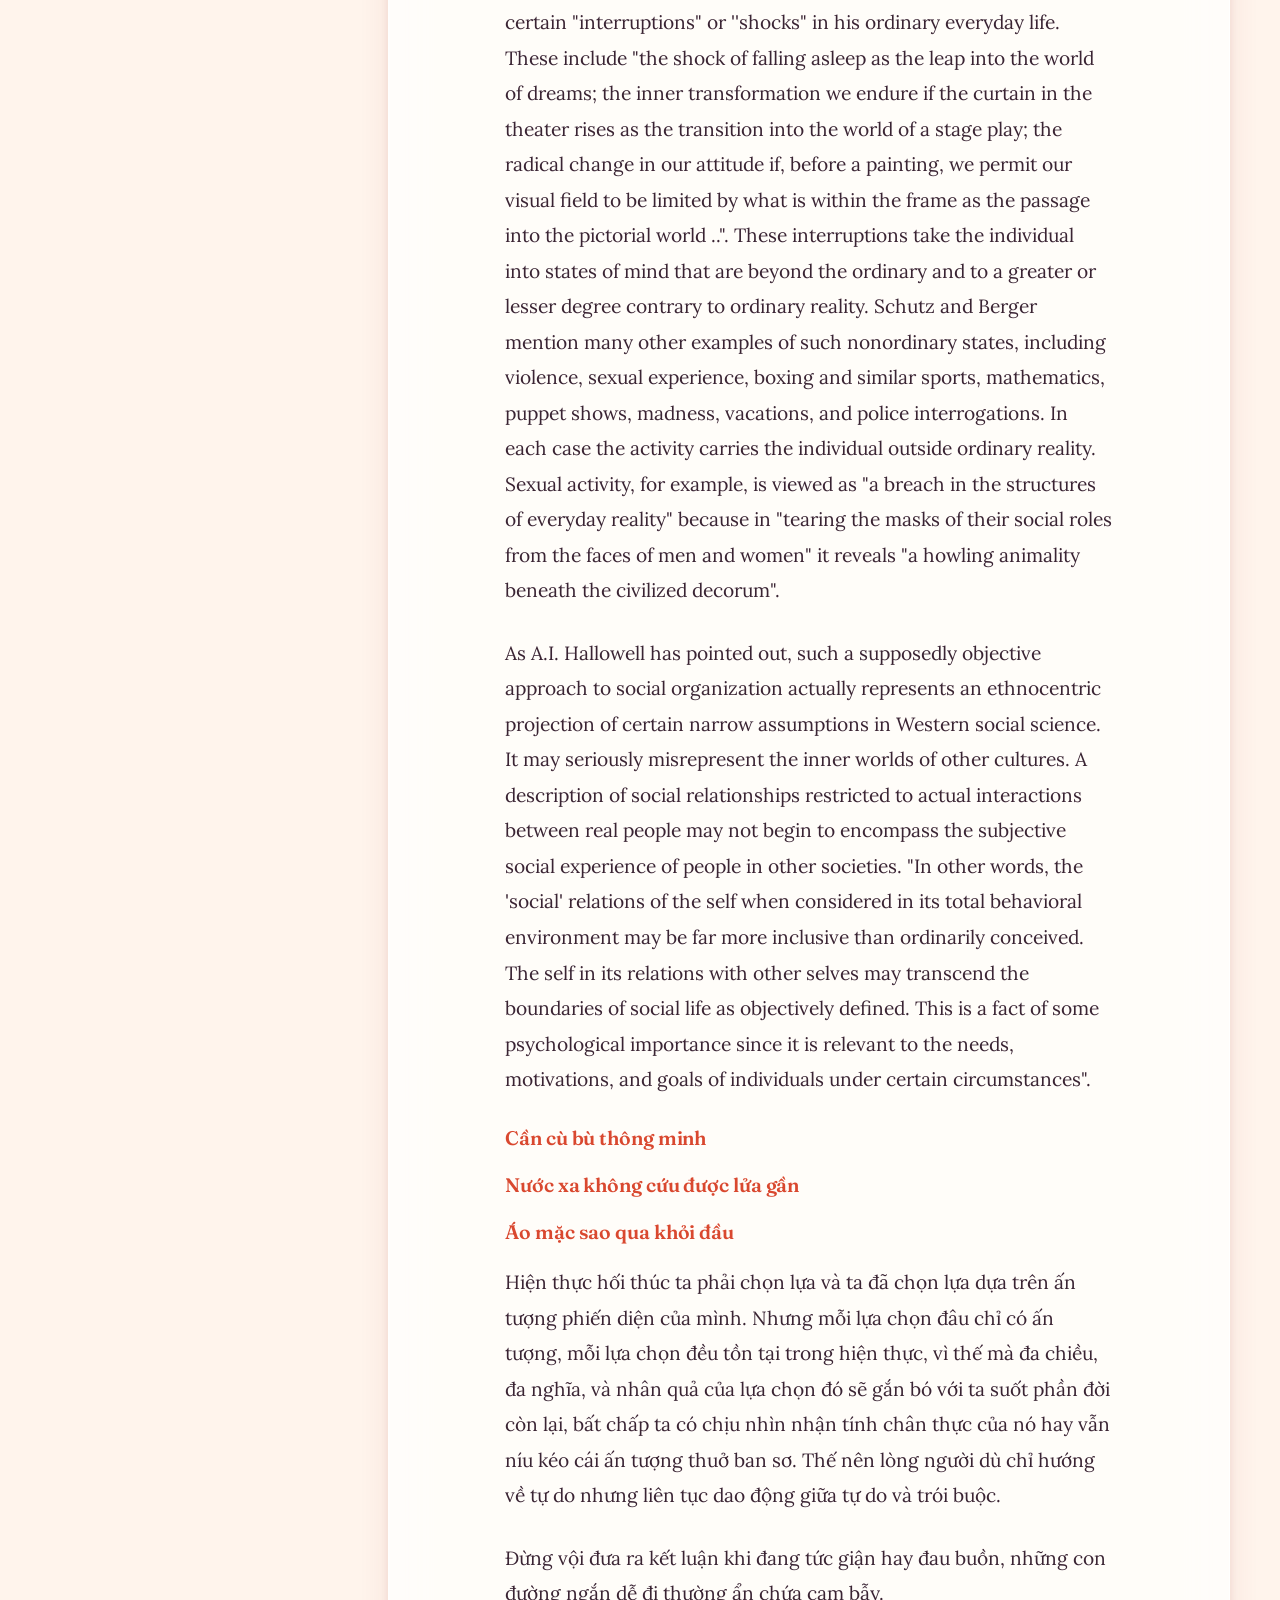
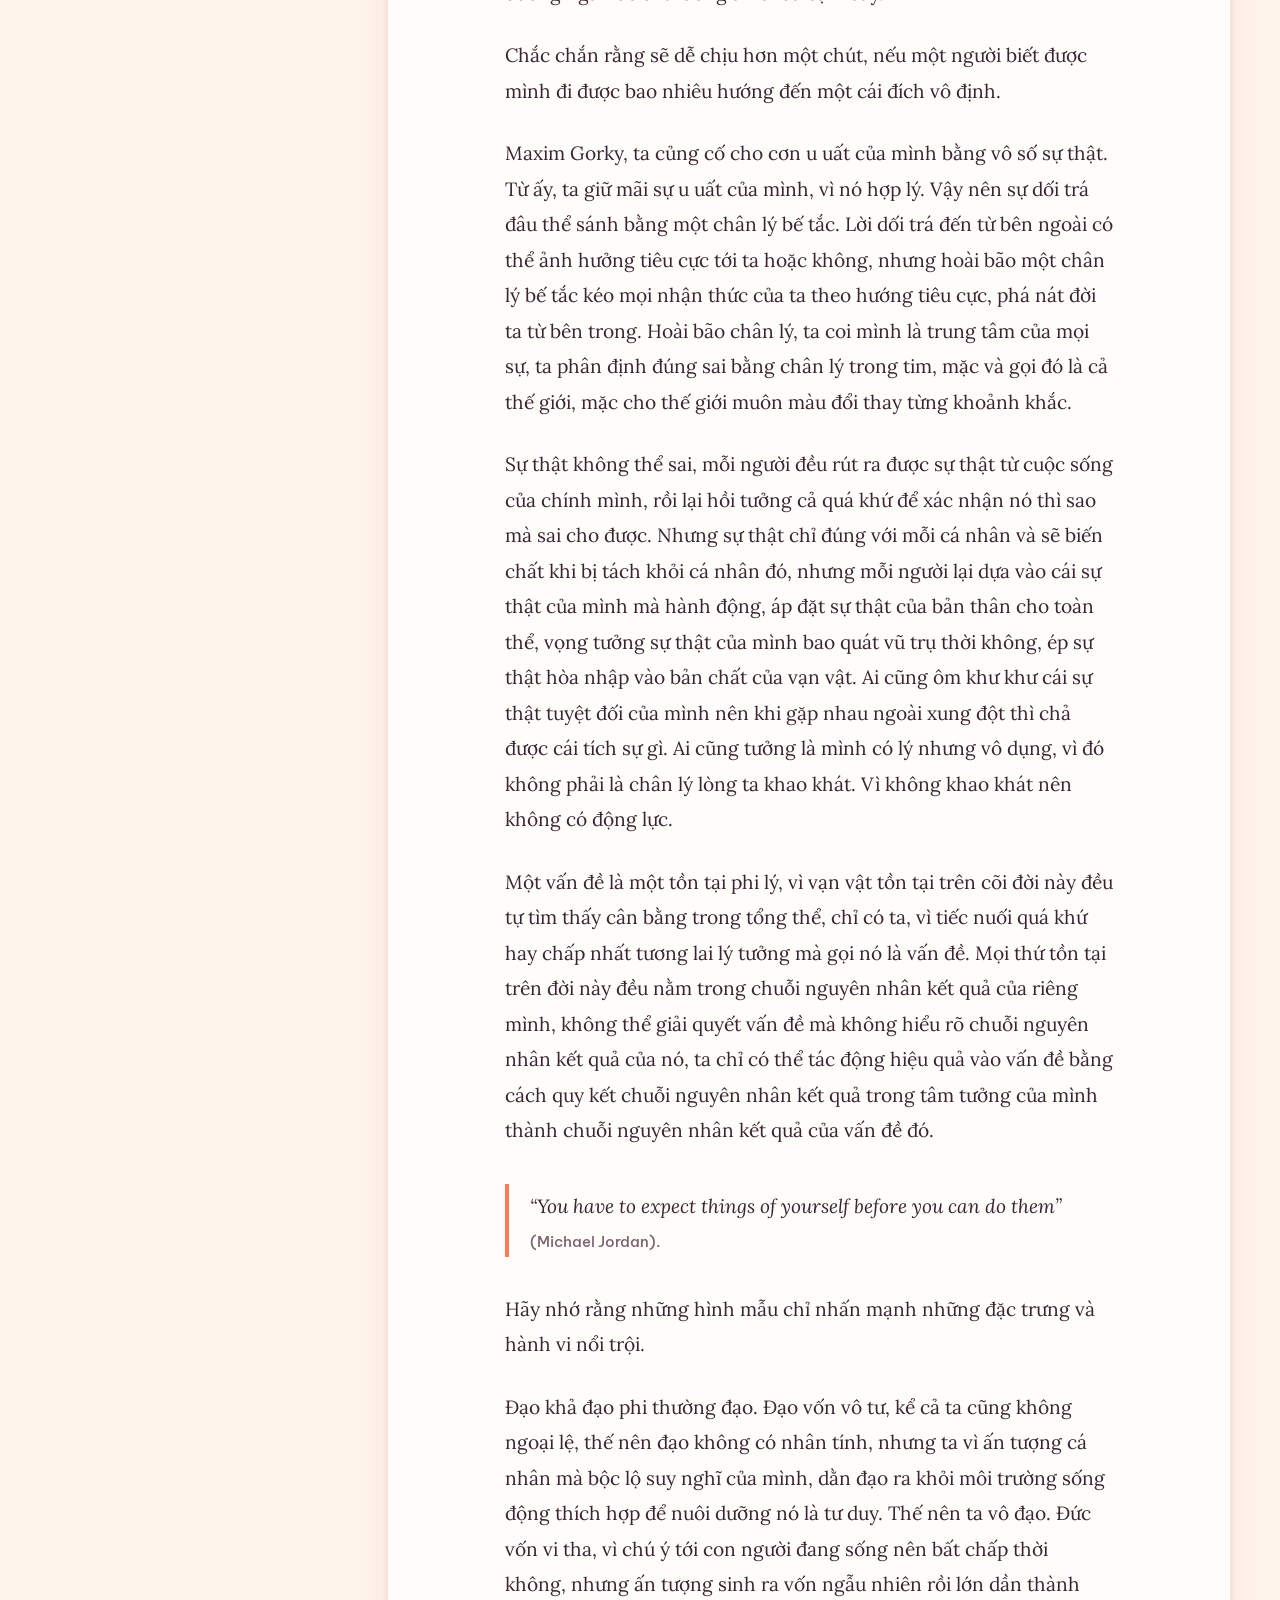
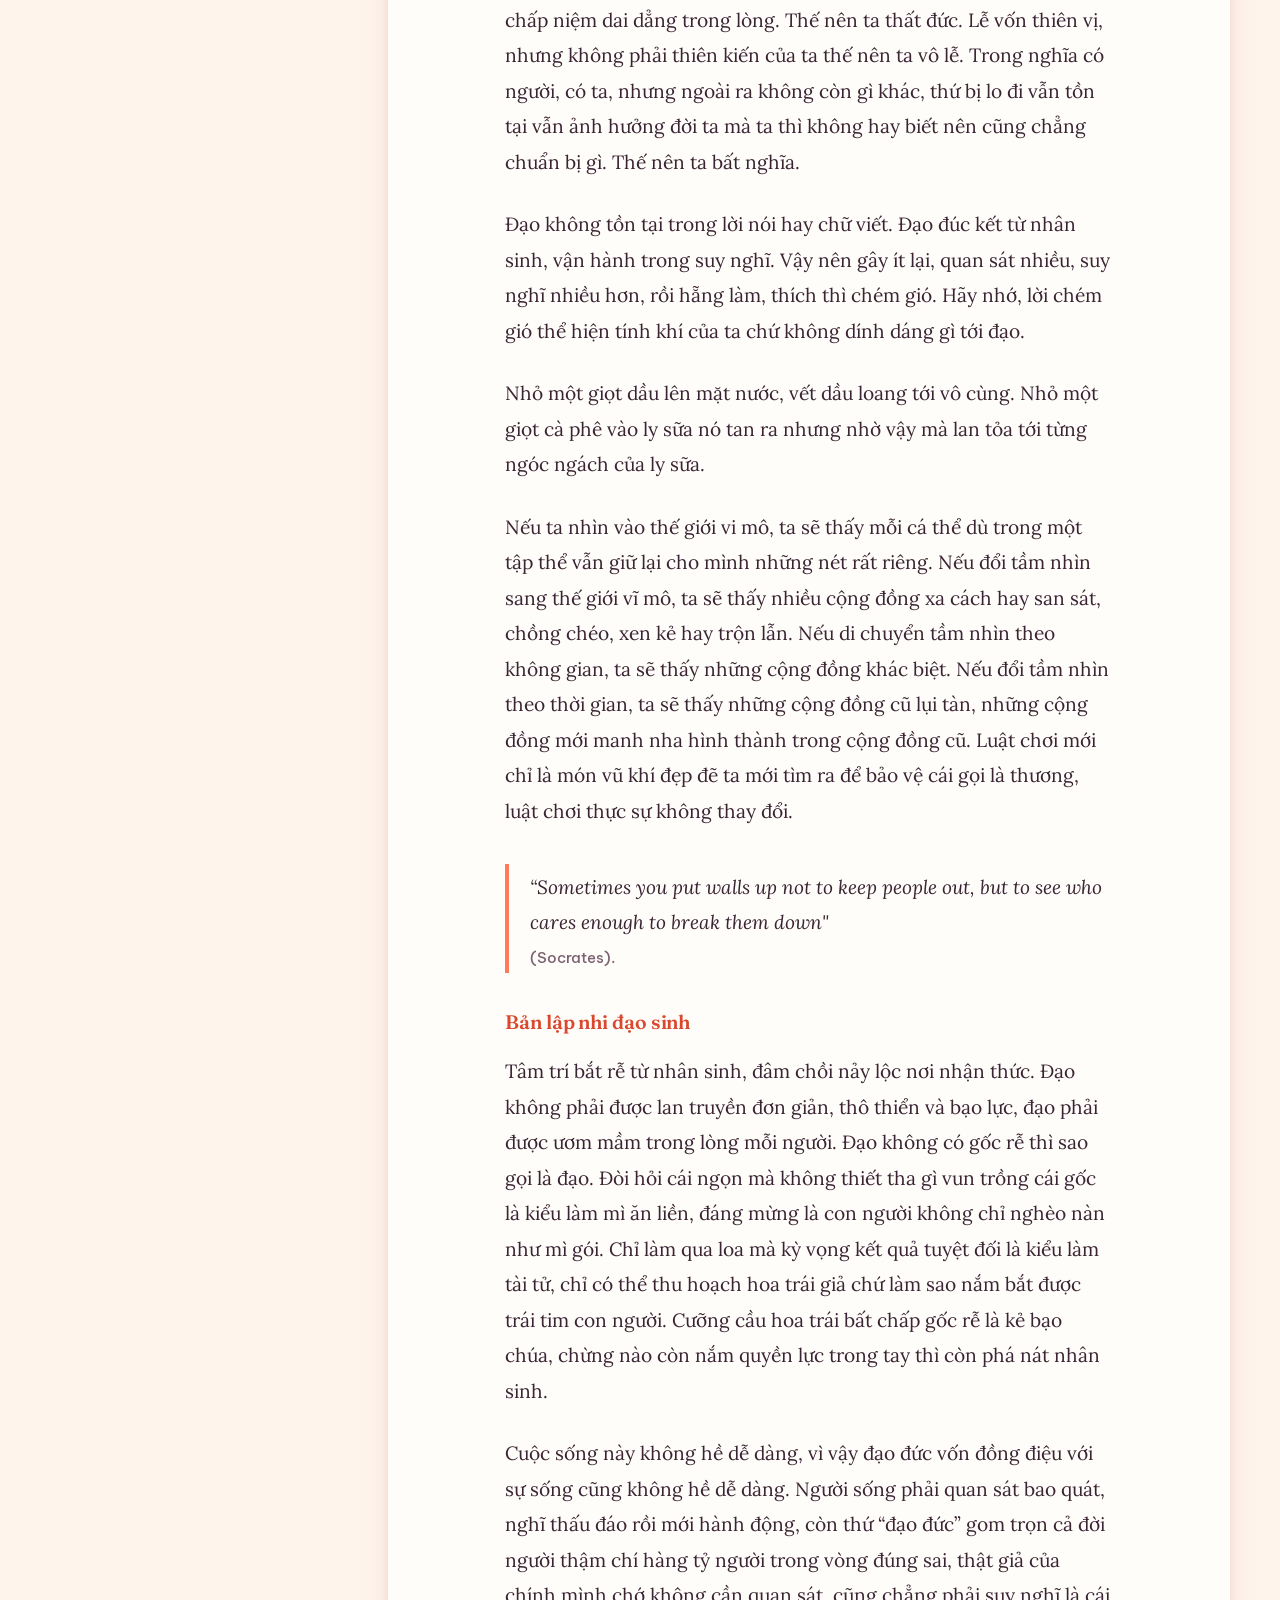
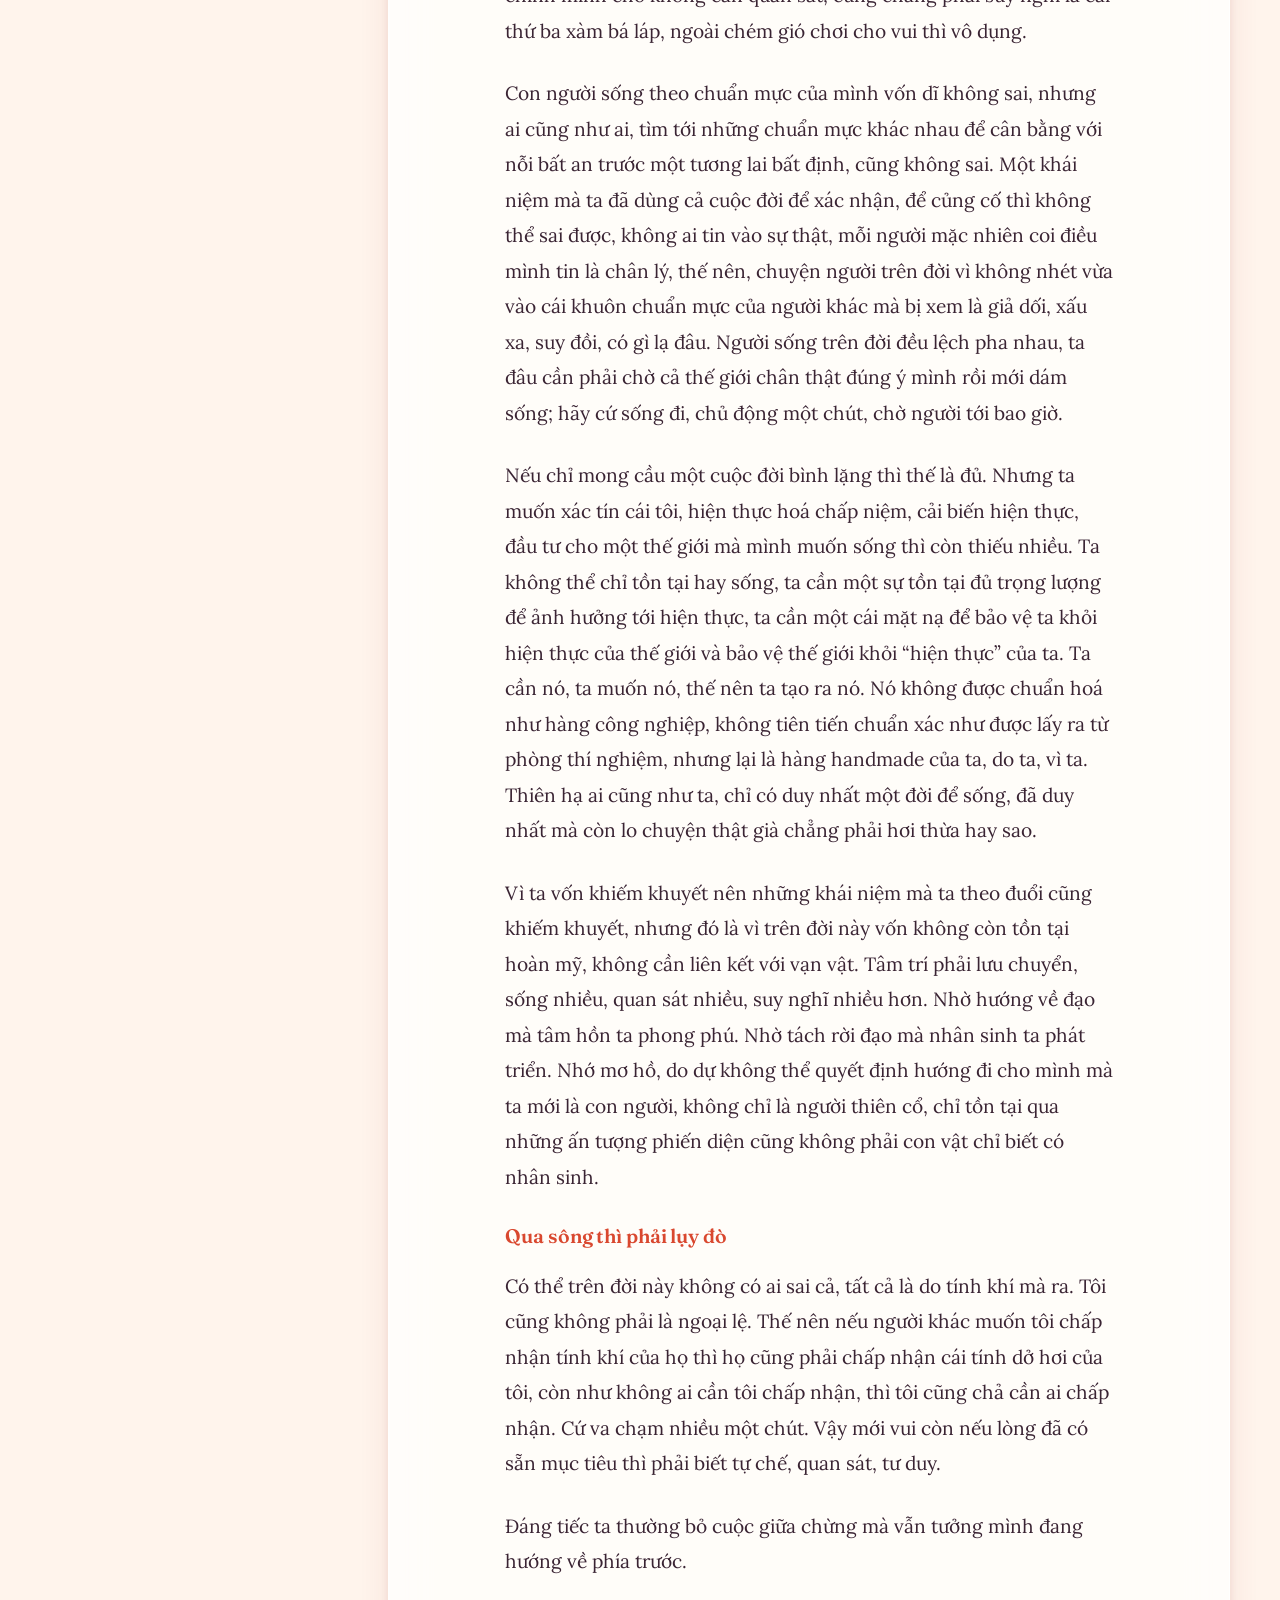
==== commit ea8da0cd: "Update HTML and JavaScript for improved page rendering and navigation. Change stylesheet version, re" ====
--- a/read.html
+++ b/read.html
@@ -12,7 +12,7 @@
   <link rel="preconnect" href="https://fonts.googleapis.com">
   <link rel="preconnect" href="https://fonts.gstatic.com" crossorigin>
   <link href="https://fonts.googleapis.com/css2?family=Be+Vietnam+Pro:wght@400;500;600;700&family=Fraunces:opsz,wght@9..144,500..700&family=Lora:ital,wght@0,400;0,500;1,400&family=Patrick+Hand&display=swap" rel="stylesheet">
-  <link rel="stylesheet" href="styles.css?v=30">
+  <link rel="stylesheet" href="styles.css?v=31">
 </head>
 <body class="reader" data-theme="light">
   <div class="progress" id="progress"></div>
@@ -57,7 +57,7 @@
     </aside>
 
     <main>
-      <article class="page" id="page"></article>
+      <div id="stream"></div>
       <nav class="pager" id="pager">
         <button class="btn" id="prev">← Trang trước</button>
         <span class="pos" id="pos"></span>
@@ -80,6 +80,6 @@
 
   <script src="stats-config.js"></script>
   <script src="track.js"></script>
-  <script src="reader.js?v=9"></script>
+  <script src="reader.js?v=10"></script>
 </body>
 </html>
--- a/styles.css
+++ b/styles.css
@@ -480,6 +480,7 @@
 .toc-link.on .t { color: var(--r-accent); }
 
 /* page */
+#stream { display: flex; flex-direction: column; gap: 1.4rem; }
 .page {
   background: var(--r-paper); border: 1px solid var(--glass-border); border-radius: 30px; box-shadow: var(--glass-rim), var(--glass-drop);
   padding: clamp(2rem, 6vw, 4.5rem) clamp(1.3rem, 7vw, 5.5rem);
